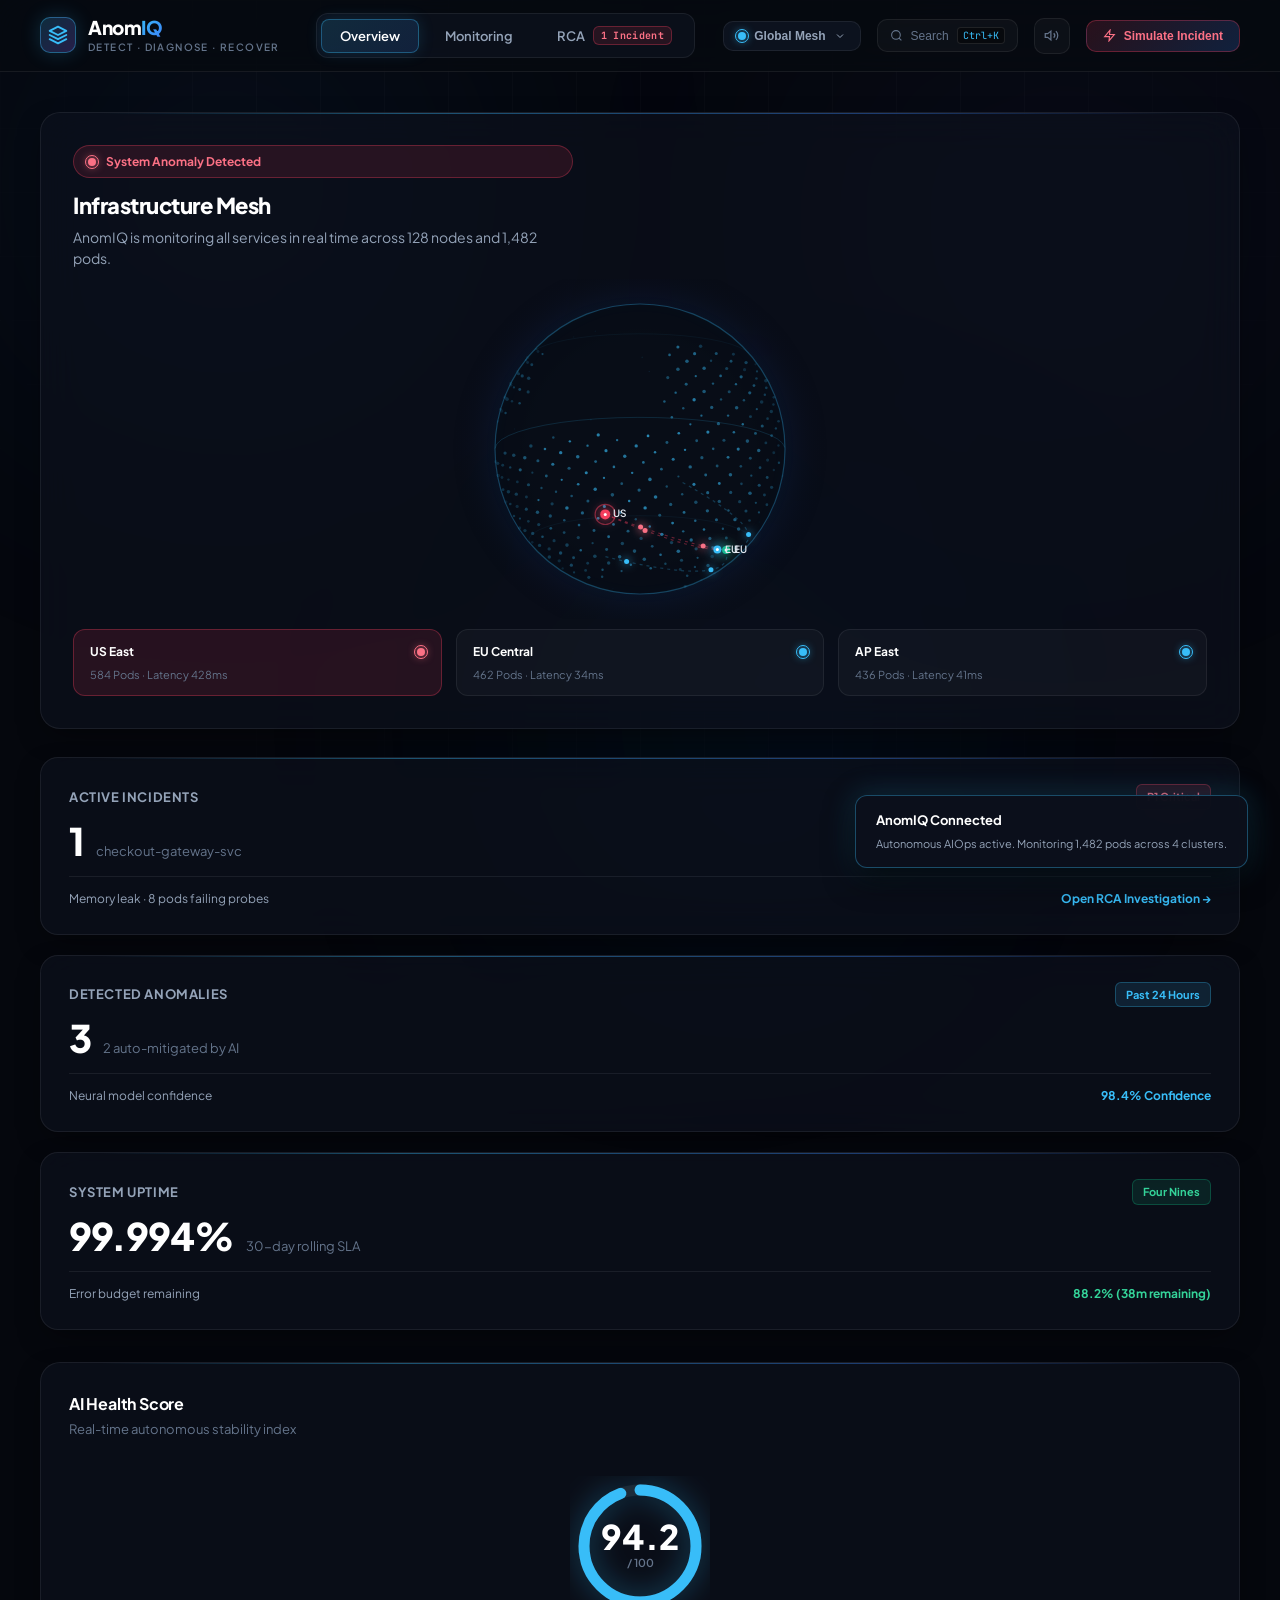
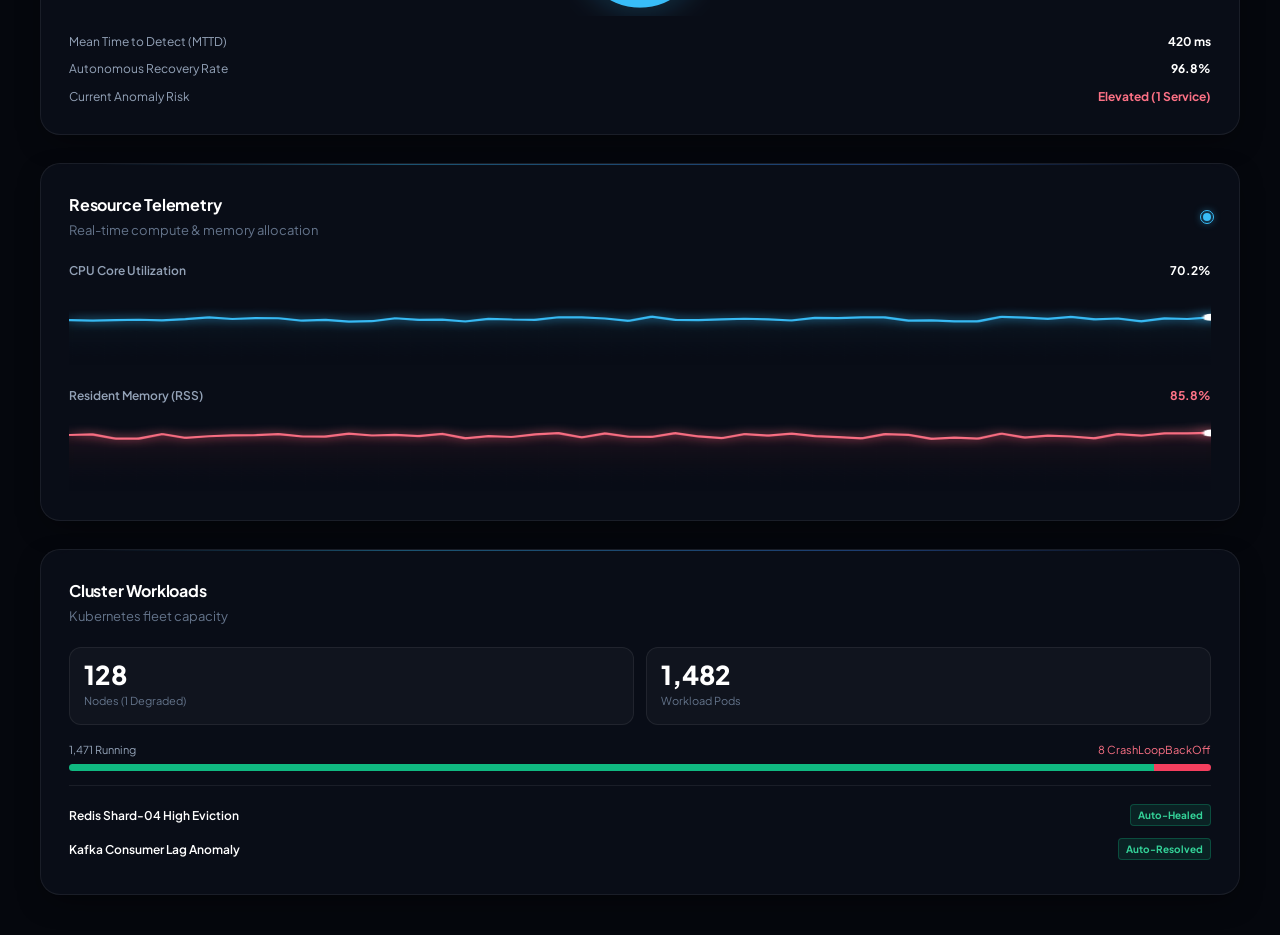
==== index.html @ 7ad5aca7 "Add files via upload" ====
<!DOCTYPE html>
<html lang="en">
<head>
  <meta charset="UTF-8">
  <meta name="viewport" content="width=device-width, initial-scale=1.0">
  <title>AnomIQ — Autonomous AIOps Intelligence</title>
  <meta name="description" content="Next-generation autonomous AIOps platform. Detect anomalies, diagnose root causes, and recover Kubernetes fleets in real time.">
  <link rel="preconnect" href="https://fonts.googleapis.com">
  <link rel="preconnect" href="https://fonts.gstatic.com" crossorigin>
  <link href="https://fonts.googleapis.com/css2?family=Plus+Jakarta+Sans:wght@300;400;500;600;700;800&family=JetBrains+Mono:wght@400;500;600;700&display=swap" rel="stylesheet">
  <link rel="stylesheet" href="styles.css">
</head>
<body>
  <!-- Ambient Luminous Background Orbs (Navy & Cyan) -->
  <div class="ambient-glow glow-top-left" aria-hidden="true"></div>
  <div class="ambient-glow glow-top-right" aria-hidden="true"></div>
  <div class="ambient-glow glow-center-navy" aria-hidden="true"></div>
  <div class="ambient-glow glow-bottom-blue" aria-hidden="true"></div>
  <div class="saas-grid-pattern" aria-hidden="true"></div>

  <!-- App Wrapper -->
  <div class="app-wrapper">

    <!-- MINIMALIST SAAS HEADER -->
    <header class="site-header">
      <div class="header-left">
        <!-- Brand Identity -->
        <div class="brand-link" id="brandBtn">
          <div class="brand-icon-box">
            <svg class="brand-svg" viewBox="0 0 24 24" fill="none" stroke="currentColor" stroke-width="2.2" stroke-linecap="round" stroke-linejoin="round">
              <path d="M12 2L2 7l10 5 10-5-10-5z"></path>
              <path d="M2 17l10 5 10-5"></path>
              <path d="M2 12l10 5 10-5"></path>
            </svg>
          </div>
          <div class="brand-text-block">
            <span class="brand-name">Anom<span class="brand-highlight">IQ</span></span>
            <span class="brand-tagline">Detect · Diagnose · Recover</span>
          </div>
        </div>

        <!-- Clean Navigation Tabs (ONLY 3 ITEMS) -->
        <nav class="main-nav" role="tablist">
          <button class="nav-item active" data-page="page-overview" role="tab" id="tabOverview">
            <span>Overview</span>
          </button>
          <button class="nav-item" data-page="page-monitoring" role="tab" id="tabMonitoring">
            <span>Monitoring</span>
          </button>
          <button class="nav-item" data-page="page-rca" role="tab" id="tabRca">
            <span>RCA</span>
            <span class="nav-badge-alert" id="rcaNavBadge">1 Incident</span>
          </button>
        </nav>
      </div>

      <!-- Header Right Controls -->
      <div class="header-right">
        <!-- Cluster Mesh Selector -->
        <div class="cluster-pill-dropdown" id="clusterPillWrapper">
          <button class="cluster-pill-btn" id="clusterBtn">
            <span class="status-beacon-dot beacon-cyan"></span>
            <span id="currentClusterLabel">Global Mesh</span>
            <svg viewBox="0 0 24 24" width="12" height="12" fill="none" stroke="currentColor" stroke-width="2"><polyline points="6 9 12 15 18 9"></polyline></svg>
          </button>
          <div class="cluster-dropdown-menu" id="clusterDropdown">
            <div class="cluster-menu-item active" data-cluster="all">
              <strong>Global Mesh (All Regions)</strong>
              <small>4 regions · 1,482 pods</small>
            </div>
            <div class="cluster-menu-item" data-cluster="us-east-1">
              <strong>us-east-k8s-prod</strong>
              <small>N. Virginia · 48 nodes · P1 Alert</small>
            </div>
            <div class="cluster-menu-item" data-cluster="eu-central-1">
              <strong>eu-west-k8s-prod</strong>
              <small>Frankfurt · 36 nodes · Healthy</small>
            </div>
            <div class="cluster-menu-item" data-cluster="ap-northeast-1">
              <strong>ap-east-k8s-edge</strong>
              <small>Tokyo · 44 nodes · Healthy</small>
            </div>
          </div>
        </div>

        <!-- Quick Search Pill (Cmd+K) -->
        <button class="search-pill-btn" id="cmdTriggerBtn" title="Search commands (Ctrl+K)">
          <svg viewBox="0 0 24 24" width="13" height="13" fill="none" stroke="currentColor" stroke-width="2"><circle cx="11" cy="11" r="8"></circle><line x1="21" y1="21" x2="16.65" y2="16.65"></line></svg>
          <span>Search</span>
          <kbd class="kbd-tag">Ctrl+K</kbd>
        </button>

        <!-- Sound FX Toggle -->
        <button class="icon-action-btn" id="audioToggleBtn" title="Toggle audio cues">
          <svg class="audio-on-icon" viewBox="0 0 24 24" width="15" height="15" fill="none" stroke="currentColor" stroke-width="2">
            <polygon points="11 5 6 9 2 9 2 15 6 15 11 19 11 5"></polygon>
            <path d="M19.07 4.93a10 10 0 0 1 0 14.14M15.54 8.46a5 5 0 0 1 0 7.07"></path>
          </svg>
          <svg class="audio-off-icon hidden" viewBox="0 0 24 24" width="15" height="15" fill="none" stroke="currentColor" stroke-width="2">
            <polygon points="11 5 6 9 2 9 2 15 6 15 11 19 11 5"></polygon>
            <line x1="23" y1="9" x2="17" y2="15"></line>
            <line x1="17" y1="9" x2="23" y2="15"></line>
          </svg>
        </button>

        <!-- Chaos Demo Toggle -->
        <button class="btn-demo-chaos" id="simIncidentBtn" title="Toggle between Anomaly & Recovered state">
          <svg viewBox="0 0 24 24" width="13" height="13" fill="none" stroke="currentColor" stroke-width="2">
            <polygon points="13 2 3 14 12 14 11 22 21 10 12 10 13 2"></polygon>
          </svg>
          <span id="chaosBtnLabel">Simulate Incident</span>
        </button>
      </div>
    </header>

    <!-- MAIN SAAS VIEWPORT -->
    <main class="main-content">

      <!-- ===================================================
           PAGE 1: OVERVIEW DASHBOARD
           Balanced Two-Column Layout (Hero Left + 3 Clean KPI Cards Right)
           =================================================== -->
      <section class="page-container active" id="page-overview">
        
        <!-- Two-Column Hero Row -->
        <div class="overview-hero-grid">
          
          <!-- LEFT: Hero Card with Animated 3D Infrastructure Globe -->
          <div class="saas-card hero-globe-card">
            <div class="card-ambient-highlight"></div>

            <div class="hero-globe-header">
              <div>
                <div class="hero-status-badge" id="heroStatusBadge">
                  <span class="status-beacon-dot beacon-rose" id="heroBeacon"></span>
                  <span id="heroStatusTitle">System Anomaly Detected</span>
                </div>
                <h1 class="hero-heading">Infrastructure Mesh</h1>
                <p class="hero-subtext">AnomIQ is monitoring all services in real time across 128 nodes and 1,482 pods.</p>
              </div>
            </div>

            <!-- 3D Holographic Globe Canvas -->
            <div class="globe-canvas-wrapper" id="globeCanvasWrapper">
              <canvas id="holoGlobeCanvas" width="800" height="340"></canvas>
              
              <!-- Clean Minimal Popover Tooltip -->
              <div class="globe-saas-tooltip" id="globeNodeTooltip">
                <div class="tooltip-top">
                  <span class="tooltip-cluster-name" id="tooltipCluster">us-east-k8s-prod</span>
                  <span class="tooltip-badge badge-crit" id="tooltipStatus">P1 Active</span>
                </div>
                <div class="tooltip-row">
                  <span>Region</span>
                  <strong id="tooltipRegion">US East (N. Virginia)</strong>
                </div>
                <div class="tooltip-row">
                  <span>Capacity</span>
                  <strong id="tooltipPods">584 Pods</strong>
                </div>
                <div class="tooltip-row">
                  <span>Latency P99</span>
                  <strong class="val-rose" id="tooltipLatency">428ms</strong>
                </div>
                <button class="tooltip-action-btn" id="tooltipInvestigateBtn">Investigate Root Cause →</button>
              </div>
            </div>

            <!-- Region Status Quick Cards -->
            <div class="hero-globe-footer">
              <div class="region-status-card alert" id="cardUsEast">
                <div class="region-head">
                  <span class="region-name">US East</span>
                  <span class="status-beacon-dot beacon-rose"></span>
                </div>
                <div class="region-metric">584 Pods · Latency 428ms</div>
              </div>

              <div class="region-status-card" id="cardEuCentral">
                <div class="region-head">
                  <span class="region-name">EU Central</span>
                  <span class="status-beacon-dot beacon-cyan"></span>
                </div>
                <div class="region-metric">462 Pods · Latency 34ms</div>
              </div>

              <div class="region-status-card" id="cardApEast">
                <div class="region-head">
                  <span class="region-name">AP East</span>
                  <span class="status-beacon-dot beacon-cyan"></span>
                </div>
                <div class="region-metric">436 Pods · Latency 41ms</div>
              </div>
            </div>
          </div>

          <!-- RIGHT: ONLY 3 CLEAN KPI CARDS -->
          <div class="hero-kpi-column">
            
            <!-- KPI 1: Active Incidents -->
            <div class="saas-card kpi-clean-card">
              <div class="card-ambient-highlight"></div>
              <div class="kpi-header-row">
                <span class="kpi-label">Active Incidents</span>
                <span class="kpi-pill-badge pill-rose" id="kpiIncidentBadge">P1 Critical</span>
              </div>
              <div class="kpi-number-row">
                <span class="kpi-value-huge" id="kpiIncidentCount">1</span>
                <span class="kpi-meta-text" id="kpiIncidentMeta">checkout-gateway-svc</span>
              </div>
              <div class="kpi-footer-row">
                <span>Memory leak · 8 pods failing probes</span>
                <a class="kpi-link-arrow" id="btnGoToRca">Open RCA Investigation →</a>
              </div>
            </div>

            <!-- KPI 2: Detected Anomalies -->
            <div class="saas-card kpi-clean-card">
              <div class="card-ambient-highlight"></div>
              <div class="kpi-header-row">
                <span class="kpi-label">Detected Anomalies</span>
                <span class="kpi-pill-badge pill-cyan">Past 24 Hours</span>
              </div>
              <div class="kpi-number-row">
                <span class="kpi-value-huge">3</span>
                <span class="kpi-meta-text">2 auto-mitigated by AI</span>
              </div>
              <div class="kpi-footer-row">
                <span>Neural model confidence</span>
                <strong class="val-cyan">98.4% Confidence</strong>
              </div>
            </div>

            <!-- KPI 3: System Uptime -->
            <div class="saas-card kpi-clean-card">
              <div class="card-ambient-highlight"></div>
              <div class="kpi-header-row">
                <span class="kpi-label">System Uptime</span>
                <span class="kpi-pill-badge pill-emerald">Four Nines</span>
              </div>
              <div class="kpi-number-row">
                <span class="kpi-value-huge" id="kpiUptimeVal">99.994%</span>
                <span class="kpi-meta-text">30-day rolling SLA</span>
              </div>
              <div class="kpi-footer-row">
                <span>Error budget remaining</span>
                <strong class="val-emerald">88.2% (38m remaining)</strong>
              </div>
            </div>

          </div>
        </div>

        <!-- Below Hero Section: Cluster Health, CPU/Mem, Pods, Recent Anomalies -->
        <div class="overview-bottom-grid">
          
          <!-- AI Health Score Card (Radial Gauge) -->
          <div class="saas-card ai-score-card">
            <div class="card-ambient-highlight"></div>
            <div class="card-header-clean">
              <div class="card-title-group">
                <span class="card-title">AI Health Score</span>
                <span class="card-subtitle">Real-time autonomous stability index</span>
              </div>
            </div>

            <div class="score-display-center">
              <div class="radial-progress-wrapper">
                <svg class="radial-svg" viewBox="0 0 100 100">
                  <circle cx="50" cy="50" r="40" class="radial-bg" />
                  <circle cx="50" cy="50" r="40" class="radial-bar" id="scoreRadialBar" stroke-dasharray="251.32" stroke-dashoffset="14.5" />
                </svg>
                <div class="radial-center-text">
                  <span class="radial-score-num" id="healthScoreNumber">94.2</span>
                  <span class="radial-score-unit">/ 100</span>
                </div>
              </div>
            </div>

            <div class="score-breakdown-list">
              <div class="score-item">
                <span>Mean Time to Detect (MTTD)</span>
                <strong id="mttdText">420 ms</strong>
              </div>
              <div class="score-item">
                <span>Autonomous Recovery Rate</span>
                <strong>96.8%</strong>
              </div>
              <div class="score-item">
                <span>Current Anomaly Risk</span>
                <strong class="val-rose" id="riskText">Elevated (1 Service)</strong>
              </div>
            </div>
          </div>

          <!-- CPU & Memory Usage Streaming Waveforms -->
          <div class="saas-card telemetry-charts-card">
            <div class="card-ambient-highlight"></div>
            <div class="card-header-clean">
              <div class="card-title-group">
                <span class="card-title">Resource Telemetry</span>
                <span class="card-subtitle">Real-time compute & memory allocation</span>
              </div>
              <span class="status-beacon-dot beacon-cyan"></span>
            </div>

            <div class="chart-duo-container">
              <div class="chart-section">
                <div class="chart-label-row">
                  <span class="chart-label-name">CPU Core Utilization</span>
                  <span class="chart-label-val" id="valLiveCpu">68.4%</span>
                </div>
                <div class="canvas-waveform-wrap">
                  <canvas id="chartCpuCanvas" width="500" height="80"></canvas>
                </div>
              </div>

              <div class="chart-section">
                <div class="chart-label-row">
                  <span class="chart-label-name">Resident Memory (RSS)</span>
                  <span class="chart-label-val val-rose" id="valLiveMem">82.9%</span>
                </div>
                <div class="canvas-waveform-wrap">
                  <canvas id="chartMemCanvas" width="500" height="80"></canvas>
                </div>
              </div>
            </div>
          </div>

          <!-- Kubernetes Pods / Nodes & Recent Anomalies -->
          <div class="saas-card infrastructure-pods-card">
            <div class="card-ambient-highlight"></div>
            <div class="card-header-clean">
              <div class="card-title-group">
                <span class="card-title">Cluster Workloads</span>
                <span class="card-subtitle">Kubernetes fleet capacity</span>
              </div>
            </div>

            <div class="k8s-stat-boxes">
              <div class="stat-box">
                <div class="stat-box-num">128</div>
                <div class="stat-box-lbl">Nodes (1 Degraded)</div>
              </div>
              <div class="stat-box">
                <div class="stat-box-num">1,482</div>
                <div class="stat-box-lbl">Workload Pods</div>
              </div>
            </div>

            <div class="pod-status-track-group">
              <div class="track-legend">
                <span>1,471 Running</span>
                <span class="val-rose" id="faultingPodsLabel">8 CrashLoopBackOff</span>
              </div>
              <div class="segmented-progress-track">
                <div class="track-seg-green" id="trackHealthySeg" style="width: 95%;"></div>
                <div class="track-seg-rose" id="trackFaultySeg" style="width: 5%;"></div>
              </div>
            </div>

            <div class="recent-anomalies-mini">
              <div class="recent-item-clean">
                <span class="recent-name">Redis Shard-04 High Eviction</span>
                <span class="recent-status-tag pill-emerald">Auto-Healed</span>
              </div>
              <div class="recent-item-clean">
                <span class="recent-name">Kafka Consumer Lag Anomaly</span>
                <span class="recent-status-tag pill-emerald">Auto-Resolved</span>
              </div>
            </div>
          </div>

        </div>
      </section>


      <!-- ===================================================
           PAGE 2: MONITORING (CLUSTER DETAILS)
           Clean Visual Cards, Nodes, Pods & Container Health
           =================================================== -->
      <section class="page-container" id="page-monitoring">
        
        <div class="monitoring-header-bar">
          <div>
            <h1 class="page-heading">Cluster Fleet & Workloads</h1>
            <p class="page-description">Real-time compute pressure, service health, and pod runtime telemetry.</p>
          </div>
        </div>

        <!-- Top 4 Clean Stats -->
        <div class="monitoring-stats-row">
          <div class="saas-card mon-stat-card">
            <div class="mon-stat-head">
              <span class="mon-stat-title">Clusters</span>
              <span class="status-beacon-dot beacon-cyan"></span>
            </div>
            <div class="mon-stat-val">4</div>
            <div class="mon-stat-sub">Across 4 global cloud regions</div>
          </div>

          <div class="saas-card mon-stat-card">
            <div class="mon-stat-head">
              <span class="mon-stat-title">Active Nodes</span>
              <span class="status-beacon-dot beacon-cyan"></span>
            </div>
            <div class="mon-stat-val">128</div>
            <div class="mon-stat-sub">127 Ready · 1 Pressure</div>
          </div>

          <div class="saas-card mon-stat-card">
            <div class="mon-stat-head">
              <span class="mon-stat-title">Monitored Pods</span>
              <span class="status-beacon-dot beacon-cyan"></span>
            </div>
            <div class="mon-stat-val">1,482</div>
            <div class="mon-stat-sub">99.2% healthy containers</div>
          </div>

          <div class="saas-card mon-stat-card">
            <div class="mon-stat-head">
              <span class="mon-stat-title">Containers</span>
              <span class="status-beacon-dot beacon-cyan"></span>
            </div>
            <div class="mon-stat-val">4,120</div>
            <div class="mon-stat-sub">containerd 1.7 runtime</div>
          </div>
        </div>

        <!-- 16-Node Hardware Heatmap & Live Stream -->
        <div class="mon-middle-grid">
          <div class="saas-card">
            <div class="card-ambient-highlight"></div>
            <div class="card-header-clean">
              <div class="card-title-group">
                <span class="card-title">Compute Node Pressure Matrix</span>
                <span class="card-subtitle">16 core nodes in selected cluster</span>
              </div>
            </div>

            <div class="node-matrix-container" id="nodeMatrixGrid">
              <!-- Rendered via JS -->
            </div>

            <div class="node-inspector-bar" id="nodeSelectedInfo">
              <span>Node: <strong>node-us-east-worker-08</strong></span>
              <span>Load: CPU 84% · MEM 91%</span>
              <span class="val-rose">Status: MemoryPressure</span>
            </div>
          </div>

          <div class="saas-card">
            <div class="card-ambient-highlight"></div>
            <div class="card-header-clean">
              <div class="card-title-group">
                <span class="card-title">Live Ingress Throughput</span>
                <span class="card-subtitle">Actual requests vs predictive neural corridor</span>
              </div>
              <strong class="val-cyan" id="clusterRpsVal">142,400 req/s</strong>
            </div>

            <div class="canvas-waveform-wrap" style="height: 180px;">
              <canvas id="clusterStreamCanvas" width="600" height="180"></canvas>
            </div>
          </div>
        </div>

        <!-- Service Health Status Row -->
        <div class="service-health-grid">
          <div class="svc-card">
            <div class="svc-card-head">
              <span class="svc-name">API Gateway</span>
              <span class="status-beacon-dot beacon-cyan"></span>
            </div>
            <span class="svc-latency">12ms · 48k rps</span>
          </div>

          <div class="svc-card">
            <div class="svc-card-head">
              <span class="svc-name">Auth Service</span>
              <span class="status-beacon-dot beacon-cyan"></span>
            </div>
            <span class="svc-latency">6ms · 42k rps</span>
          </div>

          <div class="svc-card" id="svcCardCheckout">
            <div class="svc-card-head">
              <span class="svc-name">Checkout Svc</span>
              <span class="status-beacon-dot beacon-rose" id="svcBeaconCheckout"></span>
            </div>
            <span class="svc-latency val-rose" id="svcLatencyCheckout">4,280ms · High Latency</span>
          </div>

          <div class="svc-card">
            <div class="svc-card-head">
              <span class="svc-name">Kafka Stream</span>
              <span class="status-beacon-dot beacon-cyan"></span>
            </div>
            <span class="svc-latency">18ms · Nominal</span>
          </div>

          <div class="svc-card">
            <div class="svc-card-head">
              <span class="svc-name">Redis Cache</span>
              <span class="status-beacon-dot beacon-cyan"></span>
            </div>
            <span class="svc-latency">2ms · 99.8% hit</span>
          </div>

          <div class="svc-card">
            <div class="svc-card-head">
              <span class="svc-name">Postgres DB</span>
              <span class="status-beacon-dot beacon-cyan"></span>
            </div>
            <span class="svc-latency">4ms · 12 conns</span>
          </div>
        </div>

        <!-- Clean Pod Fleet Workloads Table -->
        <div class="saas-card pod-table-card">
          <div class="card-ambient-highlight"></div>
          
          <div class="table-toolbar-clean">
            <div class="search-box-clean">
              <svg viewBox="0 0 24 24" width="14" height="14" fill="none" stroke="currentColor" stroke-width="2"><circle cx="11" cy="11" r="8"></circle><line x1="21" y1="21" x2="16.65" y2="16.65"></line></svg>
              <input type="text" id="podSearchInput" placeholder="Filter pods by name, namespace, status...">
            </div>

            <div class="filter-button-group">
              <button class="filter-btn-pill active" data-filter="all">All (14)</button>
              <button class="filter-btn-pill" data-filter="running">Running (10)</button>
              <button class="filter-btn-pill" data-filter="crashloop">CrashLoop (3)</button>
              <button class="filter-btn-pill" data-filter="pending">Pending (1)</button>
            </div>
          </div>

          <table class="saas-table">
            <thead>
              <tr>
                <th>Pod Name</th>
                <th>Namespace</th>
                <th>Node</th>
                <th>Status</th>
                <th>Restarts</th>
                <th>CPU</th>
                <th>Memory</th>
                <th>Age</th>
                <th>Actions</th>
              </tr>
            </thead>
            <tbody id="podsTableBody">
              <!-- Rendered via JS -->
            </tbody>
          </table>
        </div>

      </section>


      <!-- ===================================================
           PAGE 3: ROOT CAUSE ANALYSIS (RCA)
           Visually connected AI Intelligence Pipeline:
           Anomaly → Evidence → Root Cause → Recommended Action
           =================================================== -->
      <section class="page-container" id="page-rca">
        
        <!-- Incident Master Header -->
        <div class="saas-card rca-hero-banner">
          <div class="card-ambient-highlight"></div>
          
          <div class="rca-top-row">
            <div class="rca-title-area">
              <div class="rca-badge-strip">
                <span class="badge-p1-hero" id="rcaStatusPill">P1 Critical · INC-8921</span>
                <span class="kpi-pill-badge pill-cyan">checkout-gateway-svc</span>
                <span class="kpi-meta-text" id="rcaElapsedTimer">Detected 5m 12s ago</span>
              </div>
              <h2 class="rca-title-main">Payment Gateway Kernel Latency Spike & Pod OOMCascades</h2>
              <p class="rca-desc-main">
                AI Autonomous Reasoning Engine has identified high-confidence root cause in <code class="code-hl">checkout-gateway:v2.14.0</code>. 98.7% neural correlation consensus.
              </p>
            </div>

            <button class="btn-remediate-cta" id="btnExecuteRemediation">
              <svg viewBox="0 0 24 24" width="16" height="16" fill="none" stroke="currentColor" stroke-width="2"><polygon points="5 3 19 12 5 21 5 3"></polygon></svg>
              <span>Execute Autonomous Recovery</span>
            </button>
          </div>
        </div>

        <!-- VISUAL AI INTELLIGENCE PIPELINE (Connected Step Flow) -->
        <div class="ai-pipeline-track">
          <!-- Step 1: Anomaly -->
          <div class="pipeline-step-card">
            <div class="card-ambient-highlight"></div>
            <div class="pipeline-step-header">
              <span class="step-num-pill">Step 01</span>
              <span class="status-beacon-dot beacon-rose"></span>
            </div>
            <div class="step-stage-name">Detected Anomaly</div>
            <p class="step-stage-desc">
              P99 latency spiked from 18ms to 4,280ms. 8 replica pods entered CrashLoopBackOff due to cgroup memory exhaustion.
            </p>
            <div class="step-arrow-connector">→</div>
          </div>

          <!-- Step 2: Evidence -->
          <div class="pipeline-step-card">
            <div class="card-ambient-highlight"></div>
            <div class="pipeline-step-header">
              <span class="step-num-pill">Step 02</span>
              <span class="status-beacon-dot beacon-cyan"></span>
            </div>
            <div class="step-stage-name">Correlated Evidence</div>
            <p class="step-stage-desc">
              Resident Memory slope jumped to +4.2MB/s. eBPF intercepted 14 kernel OOM kills. Log patterns confirm Direct buffer leaks.
            </p>
            <div class="step-arrow-connector">→</div>
          </div>

          <!-- Step 3: Root Cause -->
          <div class="pipeline-step-card active-focus">
            <div class="card-ambient-highlight"></div>
            <div class="pipeline-step-header">
              <span class="step-num-pill">Step 03</span>
              <span class="status-beacon-dot beacon-rose"></span>
            </div>
            <div class="step-stage-name">Probable Root Cause</div>
            <p class="step-stage-desc">
              Commit <code class="code-hl">9f4a12c</code> in release v2.14.0 omitted Netty channel buffer release, triggering GC Stop-the-World pauses (>3.4s).
            </p>
            <div class="step-arrow-connector">→</div>
          </div>

          <!-- Step 4: Recommended Action -->
          <div class="pipeline-step-card">
            <div class="card-ambient-highlight"></div>
            <div class="pipeline-step-header">
              <span class="step-num-pill">Step 04</span>
              <span class="status-beacon-dot beacon-cyan"></span>
            </div>
            <div class="step-stage-name">AI Recommendation</div>
            <p class="step-stage-desc">
              Rollback Helm release to canary v2.13.9. Envoy reroutes traffic with zero downtime. Estimated recovery: 35 seconds.
            </p>
          </div>
        </div>

        <!-- RCA Details Split: Dependency Graph & Correlated Logs -->
        <div class="rca-details-split">
          
          <!-- Microservice Call Graph -->
          <div class="saas-card dependency-graph-card">
            <div class="card-ambient-highlight"></div>
            <div class="card-header-clean">
              <div class="card-title-group">
                <span class="card-title">Service Dependency Graph & Blast Radius</span>
                <span class="card-subtitle">Backpressure cascading path from faulty worker</span>
              </div>
            </div>

            <div class="dependency-canvas-wrap">
              <canvas id="topoGraphCanvas" width="700" height="260"></canvas>
            </div>
          </div>

          <!-- Correlated Logs -->
          <div class="saas-card correlated-logs-card">
            <div class="card-ambient-highlight"></div>
            <div class="card-header-clean">
              <div class="card-title-group">
                <span class="card-title">Correlated Log Culprits</span>
                <span class="card-subtitle">Filtered to checkout-gateway-svc</span>
              </div>
              <span class="kpi-pill-badge pill-cyan">4 Culprit Matches</span>
            </div>

            <div class="clean-log-terminal" id="logTerminalStream">
              <!-- Logs populated via JS -->
            </div>
          </div>

        </div>

      </section>

    </main>

  </div> <!-- /app-wrapper -->


  <!-- ===================================================
       COMMAND PALETTE MODAL (Ctrl + K)
       =================================================== -->
  <div class="saas-modal-backdrop" id="cmdModal" aria-hidden="true">
    <div class="cmd-box-clean">
      <div class="cmd-input-bar">
        <svg viewBox="0 0 24 24" width="18" height="18" fill="none" stroke="currentColor" stroke-width="2"><circle cx="11" cy="11" r="8"></circle><line x1="21" y1="21" x2="16.65" y2="16.65"></line></svg>
        <input type="text" id="cmdSearchInput" placeholder="Search pages, clusters, or actions..." autocomplete="off">
        <kbd class="kbd-tag">ESC</kbd>
      </div>
      <div class="cmd-list-items">
        <div class="cmd-single-item" data-action="nav-overview">
          <div>
            <div class="cmd-item-title">Overview Dashboard</div>
            <div class="cmd-item-desc">System health, 3D Globe, and core KPIs</div>
          </div>
        </div>
        <div class="cmd-single-item" data-action="nav-monitoring">
          <div>
            <div class="cmd-item-title">Monitoring & Cluster Fleet</div>
            <div class="cmd-item-desc">Compute pressure matrix, Pods, and runtime telemetry</div>
          </div>
        </div>
        <div class="cmd-single-item" data-action="nav-rca">
          <div>
            <div class="cmd-item-title">Root Cause Analysis (RCA)</div>
            <div class="cmd-item-desc">Investigate INC-8921 memory leak and canary rollback</div>
          </div>
        </div>
        <div class="cmd-single-item" data-action="execute-remediation">
          <div>
            <div class="cmd-item-title">Execute Autonomous Recovery</div>
            <div class="cmd-item-desc">Run automated Helm canary rollback to v2.13.9</div>
          </div>
        </div>
        <div class="cmd-single-item" data-action="trigger-chaos">
          <div>
            <div class="cmd-item-title">Toggle Chaos Demo Mode</div>
            <div class="cmd-item-desc">Simulate incident injection or restore nominal state</div>
          </div>
        </div>
      </div>
    </div>
  </div>


  <!-- ===================================================
       AUTONOMOUS REMEDIATION MODAL / TERMINAL EXECUTION
       =================================================== -->
  <div class="saas-modal-backdrop" id="remediationModal" aria-hidden="true">
    <div class="saas-modal-box">
      <div class="modal-header-clean">
        <div>
          <h3>Autonomous Recovery Dispatch</h3>
          <span class="kpi-meta-text">Target: checkout-gateway-svc · Playbook: canary-rollback-v1</span>
        </div>
        <button class="modal-close-icon" id="closeRemModal">✕</button>
      </div>

      <div class="modal-body-clean">
        <div class="modal-terminal-output" id="remTerminalOutput">
          <div class="term-line-dim">anomiq-recovery-agent initialized. Awaiting dispatch confirmation...</div>
        </div>
      </div>

      <div class="modal-footer-clean">
        <span class="kpi-meta-text">⚡ 0 Downtime Expected · Dynamic traffic shifting via Envoy</span>
        <button class="btn-remediate-cta" id="btnStartExecution">
          <span>Start Playbook Execution</span>
        </button>
      </div>
    </div>
  </div>


  <!-- ===================================================
       POD DETAILS INSPECTOR MODAL
       =================================================== -->
  <div class="saas-modal-backdrop" id="podDetailsModal" aria-hidden="true">
    <div class="saas-modal-box">
      <div class="modal-header-clean">
        <div>
          <h3 id="modalPodTitle">checkout-gateway-svc-78f94-xk8p</h3>
          <span class="kpi-meta-text" id="modalPodMeta">Namespace: payments · Node: node-us-east-worker-08</span>
        </div>
        <button class="modal-close-icon" id="closePodModal">✕</button>
      </div>

      <div class="modal-body-clean">
        <div style="display: grid; grid-template-columns: repeat(4, 1fr); gap: 12px; margin-bottom: 20px;">
          <div class="stat-box">
            <div class="stat-box-lbl">STATUS</div>
            <div class="stat-box-num val-rose" id="modalPodStatus" style="font-size: 16px;">CrashLoop</div>
          </div>
          <div class="stat-box">
            <div class="stat-box-lbl">RESTARTS</div>
            <div class="stat-box-num" id="modalPodRestarts" style="font-size: 16px;">6</div>
          </div>
          <div class="stat-box">
            <div class="stat-box-lbl">CPU ALLOCATION</div>
            <div class="stat-box-num" id="modalPodCpu" style="font-size: 16px;">92%</div>
          </div>
          <div class="stat-box">
            <div class="stat-box-lbl">MEMORY RSS</div>
            <div class="stat-box-num val-rose" id="modalPodMem" style="font-size: 16px;">99.5%</div>
          </div>
        </div>

        <div style="font-size: 12px; font-weight: 700; color: var(--text-secondary); margin-bottom: 8px;">CONTAINER LOGS</div>
        <div class="clean-log-terminal">
          <div class="clean-log-line">[io.netty.bootstrap.ServerBootstrap] Started HTTP server on :8080</div>
          <div class="clean-log-line">[c.a.p.PaymentRouter] Processing checkout batch #89104</div>
          <div class="clean-log-line error">[io.netty.buffer] High pending allocation: 3,921,800,240 bytes</div>
          <div class="clean-log-line culprit">java.lang.OutOfMemoryError: Java heap space [NettyEpollWorker-4-8]</div>
          <div class="clean-log-line error">[kubelet] Container checkout-gateway failed liveness probe, restarting...</div>
        </div>
      </div>

      <div class="modal-footer-clean">
        <button class="btn-table-action" id="modalRestartPodBtn">Restart Pod</button>
        <button class="btn-remediate-cta" id="modalJumpRcaBtn">View Full RCA Investigation →</button>
      </div>
    </div>
  </div>


  <!-- Toast Notification Container -->
  <div class="saas-toast-container" id="toastContainer"></div>

  <!-- Scripts -->
  <script src="globe.js"></script>
  <script src="app.js"></script>
</body>
</html>
---- styles.css ----
/* ==========================================================================
   AnomIQ — Modern AI SaaS Platform Design System
   "Detect. Diagnose. Recover."
   Aesthetic: Deep Black/Navy, Cyan & Blue Glows, Ample Whitespace, 
   Rounded Glassmorphic Cards, Smooth SaaS Typography.
   ========================================================================== */

:root {
  /* Deep Navy & Obsidian Canvas Palettes */
  --bg-canvas: #05070d;
  --bg-canvas-subtle: #080b13;
  --bg-surface: #0c101b;
  --bg-surface-elevated: #111726;
  --bg-card: rgba(13, 18, 30, 0.65);
  --bg-card-hover: rgba(18, 25, 42, 0.85);
  --bg-glass-input: rgba(10, 14, 24, 0.7);

  /* Primary Luminous Accents: Electric Cyan & Soft Blue */
  --accent-cyan: #06b6d4;
  --accent-cyan-bright: #38bdf8;
  --accent-cyan-glow: rgba(56, 189, 248, 0.25);
  --accent-blue: #3b82f6;
  --accent-blue-deep: #1d4ed8;
  --accent-blue-glow: rgba(59, 130, 246, 0.22);
  
  /* Secondary Accent: Subtle Violet/Purple for AI Intelligence */
  --accent-violet: #8b5cf6;
  --accent-violet-glow: rgba(139, 92, 246, 0.2);
  --accent-indigo: #6366f1;

  /* Status Colors: Modern, Refined (Not Harsh) */
  --status-emerald: #10b981;
  --status-emerald-bright: #34d399;
  --status-emerald-bg: rgba(16, 185, 129, 0.12);
  --status-emerald-border: rgba(16, 185, 129, 0.28);

  --status-amber: #f59e0b;
  --status-amber-bright: #fbbf24;
  --status-amber-bg: rgba(245, 158, 11, 0.12);
  --status-amber-border: rgba(245, 158, 11, 0.28);

  --status-rose: #f43f5e;
  --status-rose-bright: #fb7185;
  --status-rose-bg: rgba(244, 63, 94, 0.12);
  --status-rose-border: rgba(244, 63, 94, 0.32);

  /* Modern SaaS Typography & Neutrals */
  --text-primary: #f8fafc;
  --text-secondary: #94a3b8;
  --text-muted: #64748b;
  --text-dim: #475569;

  /* Sleek Borders & Glass Lighting */
  --border-subtle: rgba(255, 255, 255, 0.07);
  --border-glass: rgba(255, 255, 255, 0.1);
  --border-glow-cyan: rgba(56, 189, 248, 0.35);
  --border-glow-blue: rgba(59, 130, 246, 0.35);

  /* Box Shadows & Ambient Lighting */
  --shadow-card: 0 10px 30px -10px rgba(0, 0, 0, 0.6);
  --shadow-card-hover: 0 20px 40px -12px rgba(2, 6, 23, 0.8), 0 0 25px rgba(56, 189, 248, 0.1);
  --shadow-glow-cyan: 0 0 30px rgba(56, 189, 248, 0.25);
  --shadow-glow-blue: 0 0 30px rgba(59, 130, 246, 0.25);

  /* Typography Stacks */
  --font-sans: 'Plus Jakarta Sans', -apple-system, BlinkMacSystemFont, 'Segoe UI', Roboto, sans-serif;
  --font-display: 'Plus Jakarta Sans', var(--font-sans);
  --font-mono: 'JetBrains Mono', monospace;

  /* Transitions */
  --trans-fast: 0.16s ease;
  --trans-smooth: 0.3s cubic-bezier(0.16, 1, 0.3, 1);
  --trans-bounce: 0.45s cubic-bezier(0.34, 1.56, 0.64, 1);
}

/* Color Utility Classes */
.val-rose { color: var(--status-rose-bright) !important; }
.val-cyan { color: var(--accent-cyan-bright) !important; }
.val-emerald { color: var(--status-emerald-bright) !important; }
.val-blue { color: var(--accent-blue) !important; }

.code-hl {
  font-family: var(--font-mono);
  font-size: 12px;
  color: var(--accent-cyan-bright);
  background: rgba(56, 189, 248, 0.1);
  padding: 2px 6px;
  border-radius: 4px;
  border: 1px solid rgba(56, 189, 248, 0.2);
}

/* Base Reset */
*, *::before, *::after {
  box-sizing: border-box;
  margin: 0;
  padding: 0;
}

html, body {
  width: 100%;
  min-height: 100vh;
  background-color: var(--bg-canvas);
  color: var(--text-primary);
  font-family: var(--font-sans);
  font-size: 14px;
  line-height: 1.6;
  -webkit-font-smoothing: antialiased;
  -moz-osx-font-smoothing: grayscale;
  overflow-x: hidden;
}

/* Custom Scrollbar */
::-webkit-scrollbar {
  width: 8px;
  height: 8px;
}
::-webkit-scrollbar-track {
  background: var(--bg-canvas);
}
::-webkit-scrollbar-thumb {
  background: rgba(255, 255, 255, 0.12);
  border-radius: 4px;
}
::-webkit-scrollbar-thumb:hover {
  background: var(--accent-cyan-bright);
}

/* ==========================================================================
   Ambient Background Lighting (Soft Navy & Cyan Glows)
   ========================================================================== */
.ambient-glow {
  position: fixed;
  border-radius: 50%;
  pointer-events: none;
  filter: blur(140px);
  z-index: 0;
  opacity: 0.4;
  animation: floatAmbient 22s ease-in-out infinite alternate;
}

.glow-top-left {
  top: -140px;
  left: -100px;
  width: 650px;
  height: 650px;
  background: radial-gradient(circle, rgba(56, 189, 248, 0.22) 0%, rgba(37, 99, 235, 0.12) 50%, transparent 70%);
}

.glow-top-right {
  top: -80px;
  right: -80px;
  width: 600px;
  height: 600px;
  background: radial-gradient(circle, rgba(139, 92, 246, 0.16) 0%, rgba(59, 130, 246, 0.1) 60%, transparent 70%);
}

.glow-center-navy {
  top: 40%;
  left: 25%;
  width: 750px;
  height: 750px;
  background: radial-gradient(circle, rgba(6, 182, 212, 0.12) 0%, rgba(15, 23, 42, 0) 70%);
  animation-duration: 28s;
}

.glow-bottom-blue {
  bottom: -160px;
  right: 10%;
  width: 680px;
  height: 680px;
  background: radial-gradient(circle, rgba(37, 99, 235, 0.16) 0%, transparent 70%);
}

@keyframes floatAmbient {
  0% { transform: translate(0, 0) scale(1); }
  50% { transform: translate(40px, 25px) scale(1.06); }
  100% { transform: translate(-30px, 45px) scale(0.96); }
}

/* Subtle SaaS Background Grid */
.saas-grid-pattern {
  position: fixed;
  inset: 0;
  pointer-events: none;
  z-index: 1;
  background-image: 
    linear-gradient(to right, rgba(255, 255, 255, 0.02) 1px, transparent 1px),
    linear-gradient(to bottom, rgba(255, 255, 255, 0.02) 1px, transparent 1px);
  background-size: 64px 64px;
  mask-image: radial-gradient(ellipse at 50% 15%, black 40%, transparent 85%);
}

/* App Wrapper */
.app-wrapper {
  position: relative;
  z-index: 2;
  display: flex;
  flex-direction: column;
  min-height: 100vh;
}

/* ==========================================================================
   Header Navigation Bar (Clean, Minimalist SaaS)
   ========================================================================== */
.site-header {
  position: sticky;
  top: 0;
  z-index: 100;
  height: 72px;
  display: flex;
  align-items: center;
  justify-content: space-between;
  padding: 0 40px;
  background: rgba(7, 10, 17, 0.82);
  backdrop-filter: blur(24px);
  -webkit-backdrop-filter: blur(24px);
  border-bottom: 1px solid var(--border-subtle);
}

.header-left {
  display: flex;
  align-items: center;
  gap: 36px;
}

/* Brand Identity */
.brand-link {
  display: flex;
  align-items: center;
  gap: 12px;
  text-decoration: none;
  cursor: pointer;
}

.brand-icon-box {
  width: 36px;
  height: 36px;
  border-radius: 10px;
  background: linear-gradient(135deg, rgba(56, 189, 248, 0.2), rgba(139, 92, 246, 0.25));
  border: 1px solid rgba(56, 189, 248, 0.4);
  display: flex;
  align-items: center;
  justify-content: center;
  box-shadow: 0 0 20px rgba(56, 189, 248, 0.2);
  transition: transform var(--trans-fast);
}

.brand-link:hover .brand-icon-box {
  transform: scale(1.05);
}

.brand-svg {
  width: 20px;
  height: 20px;
  color: var(--accent-cyan-bright);
}

.brand-text-block {
  display: flex;
  flex-direction: column;
}

.brand-name {
  font-size: 19px;
  font-weight: 800;
  letter-spacing: -0.5px;
  color: #fff;
  line-height: 1.2;
}

.brand-highlight {
  background: linear-gradient(135deg, var(--accent-cyan-bright), var(--accent-blue));
  -webkit-background-clip: text;
  -webkit-text-fill-color: transparent;
}

.brand-tagline {
  font-size: 10px;
  font-weight: 600;
  letter-spacing: 1.4px;
  color: var(--text-muted);
  text-transform: uppercase;
}

/* Main Navigation Tabs: ONLY 3 ITEMS */
.main-nav {
  display: flex;
  align-items: center;
  gap: 8px;
  background: rgba(14, 19, 32, 0.7);
  padding: 4px;
  border-radius: 12px;
  border: 1px solid var(--border-subtle);
}

.nav-item {
  display: flex;
  align-items: center;
  gap: 8px;
  padding: 8px 18px;
  border-radius: 8px;
  background: transparent;
  border: none;
  color: var(--text-secondary);
  font-family: var(--font-sans);
  font-size: 13px;
  font-weight: 600;
  cursor: pointer;
  transition: all var(--trans-fast);
}

.nav-item:hover {
  color: #fff;
  background: rgba(255, 255, 255, 0.04);
}

.nav-item.active {
  background: linear-gradient(135deg, rgba(56, 189, 248, 0.16), rgba(59, 130, 246, 0.16));
  color: #fff;
  border: 1px solid rgba(56, 189, 248, 0.35);
  box-shadow: 0 0 16px rgba(56, 189, 248, 0.15);
}

.nav-badge-alert {
  font-size: 10px;
  font-family: var(--font-mono);
  font-weight: 700;
  padding: 2px 7px;
  border-radius: 6px;
  background: var(--status-rose-bg);
  color: var(--status-rose-bright);
  border: 1px solid var(--status-rose-border);
  letter-spacing: 0.3px;
}

.nav-badge-alert.resolved {
  background: var(--status-emerald-bg);
  color: var(--status-emerald-bright);
  border-color: var(--status-emerald-border);
}

/* Header Right Actions */
.header-right {
  display: flex;
  align-items: center;
  gap: 16px;
}

/* Cluster selector */
.cluster-pill-dropdown {
  position: relative;
}

.cluster-pill-btn {
  display: flex;
  align-items: center;
  gap: 8px;
  padding: 7px 14px;
  background: rgba(17, 24, 39, 0.7);
  border: 1px solid var(--border-subtle);
  border-radius: 10px;
  color: var(--text-secondary);
  font-size: 12px;
  font-weight: 600;
  cursor: pointer;
  transition: all var(--trans-fast);
}

.cluster-pill-btn:hover {
  border-color: rgba(56, 189, 248, 0.4);
  color: #fff;
}

.cluster-dropdown-menu {
  position: absolute;
  top: calc(100% + 8px);
  right: 0;
  width: 250px;
  background: rgba(12, 16, 28, 0.96);
  backdrop-filter: blur(24px);
  border: 1px solid var(--border-glass);
  border-radius: 12px;
  box-shadow: 0 16px 36px rgba(0, 0, 0, 0.7), var(--shadow-glow-cyan);
  padding: 6px;
  display: none;
  z-index: 1000;
}

.cluster-dropdown-menu.open {
  display: block;
  animation: fadeInDown 0.2s cubic-bezier(0.16, 1, 0.3, 1);
}

@keyframes fadeInDown {
  from { opacity: 0; transform: translateY(-6px); }
  to { opacity: 1; transform: translateY(0); }
}

.cluster-menu-item {
  display: flex;
  align-items: center;
  gap: 10px;
  padding: 9px 12px;
  border-radius: 8px;
  cursor: pointer;
  transition: background var(--trans-fast);
}

.cluster-menu-item:hover, .cluster-menu-item.active {
  background: rgba(56, 189, 248, 0.12);
}

.cluster-menu-item strong {
  display: block;
  font-size: 12px;
  color: #fff;
}

.cluster-menu-item small {
  font-size: 10px;
  color: var(--text-muted);
}

/* Chaos Simulator / Demo Toggle Button */
.btn-demo-chaos {
  display: flex;
  align-items: center;
  gap: 8px;
  padding: 8px 16px;
  border-radius: 10px;
  background: linear-gradient(135deg, rgba(244, 63, 94, 0.15), rgba(59, 130, 246, 0.2));
  border: 1px solid var(--status-rose-border);
  color: var(--status-rose-bright);
  font-size: 12px;
  font-weight: 700;
  cursor: pointer;
  transition: all var(--trans-fast);
}

.btn-demo-chaos:hover {
  background: linear-gradient(135deg, rgba(244, 63, 94, 0.25), rgba(59, 130, 246, 0.3));
  box-shadow: 0 0 20px rgba(244, 63, 94, 0.25);
  transform: translateY(-1px);
}

.btn-demo-chaos.nominal {
  background: var(--status-emerald-bg);
  border-color: var(--status-emerald-border);
  color: var(--status-emerald-bright);
}
.btn-demo-chaos.nominal:hover {
  box-shadow: 0 0 20px rgba(16, 185, 129, 0.25);
}

/* Quick Search / Cmd+K Pill */
.search-pill-btn {
  display: flex;
  align-items: center;
  gap: 8px;
  padding: 7px 12px;
  border-radius: 10px;
  background: rgba(255, 255, 255, 0.03);
  border: 1px solid var(--border-subtle);
  color: var(--text-muted);
  font-size: 12px;
  cursor: pointer;
  transition: all var(--trans-fast);
}

.search-pill-btn:hover {
  color: #fff;
  border-color: var(--border-glass);
}

.kbd-tag {
  font-family: var(--font-mono);
  font-size: 10px;
  background: rgba(0, 0, 0, 0.4);
  border: 1px solid rgba(255, 255, 255, 0.1);
  padding: 1px 5px;
  border-radius: 4px;
  color: var(--accent-cyan-bright);
}

/* Sound Icon Toggle */
.icon-action-btn {
  width: 36px;
  height: 36px;
  border-radius: 10px;
  display: flex;
  align-items: center;
  justify-content: center;
  background: rgba(255, 255, 255, 0.03);
  border: 1px solid var(--border-subtle);
  color: var(--text-muted);
  cursor: pointer;
  transition: all var(--trans-fast);
}

.icon-action-btn:hover, .icon-action-btn.active {
  color: var(--accent-cyan-bright);
  border-color: rgba(56, 189, 248, 0.4);
  background: rgba(56, 189, 248, 0.1);
}

.hidden {
  display: none !important;
}

/* ==========================================================================
   Main Content Layout & Generous Whitespace
   ========================================================================== */
.main-content {
  flex: 1;
  padding: 40px;
  max-width: 1680px;
  width: 100%;
  margin: 0 auto;
}

.page-container {
  display: none;
  opacity: 0;
  transform: translateY(10px);
  transition: opacity var(--trans-smooth), transform var(--trans-smooth);
}

.page-container.active {
  display: block !important;
  opacity: 1 !important;
  transform: translateY(0) !important;
}

/* ==========================================================================
   Clean Premium SaaS Glassmorphism Card System
   ========================================================================== */
.saas-card {
  background: var(--bg-card);
  backdrop-filter: blur(20px);
  -webkit-backdrop-filter: blur(20px);
  border: 1px solid var(--border-subtle);
  border-radius: 20px;
  padding: 28px;
  box-shadow: var(--shadow-card);
  transition: transform var(--trans-smooth), border-color var(--trans-smooth), box-shadow var(--trans-smooth);
  position: relative;
  overflow: hidden;
}

.saas-card:hover {
  background: var(--bg-card-hover);
  border-color: rgba(56, 189, 248, 0.25);
  box-shadow: var(--shadow-card-hover);
  transform: translateY(-2px);
}

.card-ambient-highlight {
  position: absolute;
  top: 0;
  left: 0;
  right: 0;
  height: 1px;
  background: linear-gradient(90deg, transparent 5%, rgba(56, 189, 248, 0.4) 30%, rgba(59, 130, 246, 0.4) 70%, transparent 95%);
  pointer-events: none;
}

/* Common Card Typography */
.card-header-clean {
  display: flex;
  align-items: center;
  justify-content: space-between;
  margin-bottom: 20px;
}

.card-title-group {
  display: flex;
  flex-direction: column;
}

.card-title {
  font-size: 16px;
  font-weight: 700;
  color: #fff;
  letter-spacing: -0.2px;
}

.card-subtitle {
  font-size: 13px;
  color: var(--text-muted);
  margin-top: 3px;
}

/* Status dots */
.status-beacon-dot {
  width: 8px;
  height: 8px;
  border-radius: 50%;
  position: relative;
  display: inline-block;
}

.beacon-cyan {
  background: var(--accent-cyan-bright);
  box-shadow: 0 0 10px var(--accent-cyan-bright);
}
.beacon-cyan::after {
  content: '';
  position: absolute;
  inset: -3px;
  border-radius: 50%;
  border: 1px solid var(--accent-cyan-bright);
  animation: beaconPulse 2.2s infinite;
}

.beacon-rose {
  background: var(--status-rose-bright);
  box-shadow: 0 0 10px var(--status-rose-bright);
}
.beacon-rose::after {
  content: '';
  position: absolute;
  inset: -3px;
  border-radius: 50%;
  border: 1px solid var(--status-rose-bright);
  animation: beaconPulse 1.8s infinite;
}

.beacon-emerald {
  background: var(--status-emerald-bright);
  box-shadow: 0 0 10px var(--status-emerald-bright);
}

@keyframes beaconPulse {
  0% { transform: scale(0.6); opacity: 0.9; }
  100% { transform: scale(2.2); opacity: 0; }
}

/* ==========================================================================
   PAGE 1: OVERVIEW DASHBOARD
   Balanced Two-Column Hero Layout
   ========================================================================== */
.overview-hero-grid {
  display: grid;
  grid-template-columns: 1.35fr 1fr;
  gap: 28px;
  margin-bottom: 32px;
}

/* Left Hero Card: 3D Infrastructure Globe */
.hero-globe-card {
  display: flex;
  flex-direction: column;
  padding: 32px;
  min-height: 540px;
  justify-content: space-between;
}

.hero-globe-header {
  display: flex;
  justify-content: space-between;
  align-items: flex-start;
  z-index: 5;
}

.hero-status-badge {
  display: flex;
  align-items: center;
  gap: 10px;
  padding: 6px 14px;
  border-radius: 20px;
  background: var(--status-rose-bg);
  border: 1px solid var(--status-rose-border);
  font-size: 12px;
  font-weight: 700;
  color: var(--status-rose-bright);
  transition: all var(--trans-smooth);
}

.hero-status-badge.nominal {
  background: var(--status-emerald-bg);
  border-color: var(--status-emerald-border);
  color: var(--status-emerald-bright);
}

.hero-heading {
  font-size: 22px;
  font-weight: 800;
  color: #fff;
  letter-spacing: -0.5px;
  margin-top: 10px;
}

.hero-subtext {
  font-size: 14px;
  color: var(--text-secondary);
  max-width: 500px;
  margin-top: 4px;
  line-height: 1.5;
}

/* Globe Viewport */
.globe-canvas-wrapper {
  position: relative;
  width: 100%;
  height: 340px;
  margin: 10px 0;
  display: flex;
  align-items: center;
  justify-content: center;
  cursor: grab;
}
.globe-canvas-wrapper:active {
  cursor: grabbing;
}

#holoGlobeCanvas {
  width: 100%;
  height: 100%;
  display: block;
}

/* Globe Node Tooltip (Clean Minimal Popover) */
.globe-saas-tooltip {
  position: absolute;
  width: 250px;
  background: rgba(12, 17, 28, 0.96);
  backdrop-filter: blur(20px);
  border: 1px solid var(--border-glow-cyan);
  border-radius: 14px;
  padding: 16px;
  box-shadow: 0 16px 36px rgba(0, 0, 0, 0.8), var(--shadow-glow-cyan);
  pointer-events: auto;
  opacity: 0;
  transform: scale(0.95);
  transition: opacity 0.2s, transform 0.2s;
  z-index: 50;
  display: none;
}

.globe-saas-tooltip.visible {
  display: block;
  opacity: 1;
  transform: scale(1);
}

.tooltip-top {
  display: flex;
  align-items: center;
  justify-content: space-between;
  margin-bottom: 10px;
  padding-bottom: 8px;
  border-bottom: 1px solid var(--border-subtle);
}

.tooltip-cluster-name {
  font-size: 13px;
  font-weight: 700;
  color: #fff;
}

.tooltip-badge {
  font-size: 10px;
  font-weight: 700;
  padding: 2px 6px;
  border-radius: 4px;
}
.badge-crit { background: var(--status-rose-bg); color: var(--status-rose-bright); }
.badge-ok { background: var(--status-emerald-bg); color: var(--status-emerald-bright); }

.tooltip-row {
  display: flex;
  justify-content: space-between;
  font-size: 12px;
  margin-bottom: 4px;
  color: var(--text-secondary);
}

.tooltip-action-btn {
  margin-top: 10px;
  width: 100%;
  padding: 8px;
  border-radius: 8px;
  background: linear-gradient(135deg, var(--accent-cyan-bright), var(--accent-blue));
  border: none;
  color: #fff;
  font-size: 12px;
  font-weight: 700;
  cursor: pointer;
  transition: all var(--trans-fast);
}
.tooltip-action-btn:hover {
  box-shadow: 0 0 16px rgba(56, 189, 248, 0.4);
}

/* Globe Bottom Region Pills */
.hero-globe-footer {
  display: grid;
  grid-template-columns: repeat(3, 1fr);
  gap: 14px;
  z-index: 5;
}

.region-status-card {
  background: rgba(255, 255, 255, 0.03);
  border: 1px solid var(--border-subtle);
  border-radius: 12px;
  padding: 12px 16px;
  cursor: pointer;
  transition: all var(--trans-fast);
}

.region-status-card:hover {
  background: rgba(56, 189, 248, 0.08);
  border-color: rgba(56, 189, 248, 0.3);
}

.region-status-card.alert {
  background: var(--status-rose-bg);
  border-color: var(--status-rose-border);
}

.region-head {
  display: flex;
  align-items: center;
  justify-content: space-between;
  margin-bottom: 4px;
}

.region-name {
  font-size: 12px;
  font-weight: 700;
  color: #fff;
}

.region-metric {
  font-size: 11px;
  color: var(--text-muted);
}

/* Right Column: ONLY 3 CLEAN KPI CARDS */
.hero-kpi-column {
  display: flex;
  flex-direction: column;
  gap: 20px;
}

.kpi-clean-card {
  display: flex;
  flex-direction: column;
  justify-content: space-between;
  padding: 26px 28px;
  border-radius: 18px;
  min-height: 160px;
}

.kpi-header-row {
  display: flex;
  align-items: center;
  justify-content: space-between;
}

.kpi-label {
  font-size: 13px;
  font-weight: 700;
  color: var(--text-secondary);
  text-transform: uppercase;
  letter-spacing: 0.6px;
}

.kpi-pill-badge {
  font-size: 11px;
  font-weight: 700;
  padding: 3px 10px;
  border-radius: 6px;
}

.pill-rose {
  background: var(--status-rose-bg);
  color: var(--status-rose-bright);
  border: 1px solid var(--status-rose-border);
}

.pill-cyan {
  background: rgba(56, 189, 248, 0.12);
  color: var(--accent-cyan-bright);
  border: 1px solid rgba(56, 189, 248, 0.28);
}

.pill-emerald {
  background: var(--status-emerald-bg);
  color: var(--status-emerald-bright);
  border: 1px solid var(--status-emerald-border);
}

.kpi-number-row {
  display: flex;
  align-items: baseline;
  gap: 12px;
  margin: 12px 0 6px;
}

.kpi-value-huge {
  font-size: 38px;
  font-weight: 800;
  color: #fff;
  letter-spacing: -1px;
  line-height: 1;
}

.kpi-meta-text {
  font-size: 13px;
  color: var(--text-muted);
}

.kpi-footer-row {
  display: flex;
  align-items: center;
  justify-content: space-between;
  font-size: 12px;
  color: var(--text-secondary);
  border-top: 1px solid var(--border-subtle);
  padding-top: 12px;
  margin-top: 8px;
}

.kpi-link-arrow {
  color: var(--accent-cyan-bright);
  font-weight: 700;
  text-decoration: none;
  cursor: pointer;
  transition: transform var(--trans-fast);
}

.kpi-link-arrow:hover {
  transform: translateX(4px);
}

/* ==========================================================================
   Below Hero Section: Secondary Cards Grid
   Cluster Health, CPU/Mem charts, Pods, Anomalies
   ========================================================================== */
.overview-bottom-grid {
  display: grid;
  grid-template-columns: 1fr 1.4fr 1.1fr;
  gap: 28px;
}

/* AI Health Score Card */
.ai-score-card {
  display: flex;
  flex-direction: column;
  justify-content: space-between;
}

.score-display-center {
  display: flex;
  align-items: center;
  justify-content: center;
  margin: 16px 0;
}

.radial-progress-wrapper {
  position: relative;
  width: 140px;
  height: 140px;
}

.radial-svg {
  width: 100%;
  height: 100%;
  transform: rotate(-90deg);
}

.radial-bg {
  fill: none;
  stroke: rgba(255, 255, 255, 0.07);
  stroke-width: 8;
}

.radial-bar {
  fill: none;
  stroke-width: 8;
  stroke-linecap: round;
  stroke: var(--accent-cyan-bright);
  filter: drop-shadow(0 0 10px rgba(56, 189, 248, 0.4));
  transition: stroke-dashoffset 1s ease, stroke 0.5s ease;
}

.radial-center-text {
  position: absolute;
  inset: 0;
  display: flex;
  flex-direction: column;
  align-items: center;
  justify-content: center;
}

.radial-score-num {
  font-size: 34px;
  font-weight: 800;
  color: #fff;
  line-height: 1;
}

.radial-score-unit {
  font-size: 11px;
  color: var(--text-muted);
  font-weight: 600;
}

.score-breakdown-list {
  display: flex;
  flex-direction: column;
  gap: 8px;
}

.score-item {
  display: flex;
  justify-content: space-between;
  font-size: 12px;
  color: var(--text-secondary);
}

.score-item strong {
  color: #fff;
}

/* CPU & Memory Waveform Deck */
.telemetry-charts-card {
  display: flex;
  flex-direction: column;
  justify-content: space-between;
}

.chart-duo-container {
  display: flex;
  flex-direction: column;
  gap: 20px;
}

.chart-section {
  display: flex;
  flex-direction: column;
}

.chart-label-row {
  display: flex;
  justify-content: space-between;
  font-size: 12px;
  margin-bottom: 6px;
}

.chart-label-name {
  color: var(--text-secondary);
  font-weight: 600;
}

.chart-label-val {
  color: #fff;
  font-weight: 700;
}

.canvas-waveform-wrap {
  width: 100%;
  height: 80px;
}

.canvas-waveform-wrap canvas {
  width: 100%;
  height: 100%;
  display: block;
}

/* Kubernetes Pods & Nodes Card */
.infrastructure-pods-card {
  display: flex;
  flex-direction: column;
  justify-content: space-between;
}

.k8s-stat-boxes {
  display: grid;
  grid-template-columns: 1fr 1fr;
  gap: 12px;
  margin-bottom: 16px;
}

.stat-box {
  background: rgba(255, 255, 255, 0.03);
  border: 1px solid var(--border-subtle);
  border-radius: 12px;
  padding: 14px;
}

.stat-box-num {
  font-size: 26px;
  font-weight: 800;
  color: #fff;
  line-height: 1;
}

.stat-box-lbl {
  font-size: 11px;
  color: var(--text-muted);
  margin-top: 4px;
}

.pod-status-track-group {
  display: flex;
  flex-direction: column;
  gap: 6px;
}

.track-legend {
  display: flex;
  justify-content: space-between;
  font-size: 11px;
  color: var(--text-secondary);
}

.segmented-progress-track {
  height: 7px;
  border-radius: 4px;
  background: rgba(255, 255, 255, 0.06);
  display: flex;
  overflow: hidden;
}

.track-seg-green { background: var(--status-emerald); }
.track-seg-rose { background: var(--status-rose); }
.track-seg-blue { background: var(--accent-blue); }

.recent-anomalies-mini {
  margin-top: 14px;
  padding-top: 12px;
  border-top: 1px solid var(--border-subtle);
}

.recent-item-clean {
  display: flex;
  align-items: center;
  justify-content: space-between;
  font-size: 12px;
  padding: 6px 0;
}

.recent-name {
  color: #fff;
  font-weight: 600;
}

.recent-status-tag {
  font-size: 10px;
  font-weight: 700;
  padding: 2px 7px;
  border-radius: 4px;
}

/* ==========================================================================
   PAGE 2: MONITORING (CLUSTER DETAILS)
   Clean Visual SaaS Layout
   ========================================================================== */
.monitoring-header-bar {
  display: flex;
  justify-content: space-between;
  align-items: center;
  margin-bottom: 28px;
}

.page-heading {
  font-size: 24px;
  font-weight: 800;
  color: #fff;
  letter-spacing: -0.5px;
}

.page-description {
  font-size: 14px;
  color: var(--text-secondary);
  margin-top: 2px;
}

.monitoring-stats-row {
  display: grid;
  grid-template-columns: repeat(4, 1fr);
  gap: 20px;
  margin-bottom: 28px;
}

.mon-stat-card {
  padding: 20px 24px;
  border-radius: 16px;
}

.mon-stat-head {
  display: flex;
  justify-content: space-between;
  align-items: center;
  margin-bottom: 8px;
}

.mon-stat-title {
  font-size: 12px;
  font-weight: 700;
  color: var(--text-muted);
  text-transform: uppercase;
}

.mon-stat-val {
  font-size: 28px;
  font-weight: 800;
  color: #fff;
}

.mon-stat-sub {
  font-size: 12px;
  color: var(--text-secondary);
  margin-top: 2px;
}

/* 16-Node Visual Matrix & Cluster Stream */
.mon-middle-grid {
  display: grid;
  grid-template-columns: 1fr 1fr;
  gap: 28px;
  margin-bottom: 28px;
}

.node-matrix-container {
  display: grid;
  grid-template-columns: repeat(8, 1fr);
  gap: 10px;
  margin: 16px 0;
}

.node-chip-box {
  aspect-ratio: 1.15;
  border-radius: 8px;
  display: flex;
  flex-direction: column;
  align-items: center;
  justify-content: center;
  background: rgba(255, 255, 255, 0.04);
  border: 1px solid var(--border-subtle);
  cursor: pointer;
  transition: all var(--trans-fast);
}

.node-chip-box:hover, .node-chip-box.active {
  transform: translateY(-2px);
  border-color: var(--accent-cyan-bright);
  box-shadow: 0 0 16px rgba(56, 189, 248, 0.25);
}

.node-chip-name {
  font-size: 10px;
  font-weight: 700;
  color: #fff;
}

.node-chip-load {
  font-size: 9px;
  color: var(--text-muted);
  font-weight: 600;
}

.node-inspector-bar {
  display: flex;
  justify-content: space-between;
  font-size: 12px;
  background: rgba(0, 0, 0, 0.3);
  padding: 10px 16px;
  border-radius: 8px;
  border: 1px solid var(--border-subtle);
  color: var(--text-secondary);
}

.node-inspector-bar strong {
  color: #fff;
}

/* Service Health Status Grid */
.service-health-grid {
  display: grid;
  grid-template-columns: repeat(6, 1fr);
  gap: 14px;
  margin-bottom: 28px;
}

.svc-card {
  padding: 14px 16px;
  border-radius: 12px;
  background: var(--bg-card);
  border: 1px solid var(--border-subtle);
  display: flex;
  flex-direction: column;
  gap: 6px;
}

.svc-card-head {
  display: flex;
  align-items: center;
  justify-content: space-between;
}

.svc-name {
  font-size: 12px;
  font-weight: 700;
  color: #fff;
}

.svc-latency {
  font-size: 11px;
  color: var(--text-muted);
}

/* Clean Pod Fleet Table */
.pod-table-card {
  margin-bottom: 28px;
}

.table-toolbar-clean {
  display: flex;
  justify-content: space-between;
  align-items: center;
  margin-bottom: 20px;
}

.search-box-clean {
  display: flex;
  align-items: center;
  gap: 10px;
  background: var(--bg-glass-input);
  border: 1px solid var(--border-subtle);
  border-radius: 10px;
  padding: 8px 16px;
  width: 320px;
}

.search-box-clean input {
  background: transparent;
  border: none;
  outline: none;
  color: #fff;
  font-size: 13px;
  width: 100%;
}

.filter-button-group {
  display: flex;
  gap: 6px;
}

.filter-btn-pill {
  padding: 6px 14px;
  border-radius: 8px;
  background: rgba(255, 255, 255, 0.04);
  border: 1px solid var(--border-subtle);
  color: var(--text-secondary);
  font-size: 12px;
  font-weight: 600;
  cursor: pointer;
  transition: all var(--trans-fast);
}

.filter-btn-pill.active {
  background: rgba(56, 189, 248, 0.15);
  border-color: rgba(56, 189, 248, 0.35);
  color: #fff;
}

.saas-table {
  width: 100%;
  border-collapse: collapse;
  font-size: 13px;
}

.saas-table th {
  text-align: left;
  font-size: 11px;
  font-weight: 700;
  color: var(--text-muted);
  text-transform: uppercase;
  padding: 12px 16px;
  border-bottom: 1px solid var(--border-subtle);
}

.saas-table td {
  padding: 14px 16px;
  border-bottom: 1px solid rgba(255, 255, 255, 0.03);
  color: var(--text-secondary);
}

.saas-table tr:hover td {
  background: rgba(255, 255, 255, 0.02);
  color: #fff;
}

.pod-name-bold {
  color: #fff;
  font-weight: 700;
  display: flex;
  align-items: center;
  gap: 8px;
}

.mini-bar-track {
  width: 80px;
  height: 4px;
  border-radius: 2px;
  background: rgba(255, 255, 255, 0.08);
  margin-top: 4px;
  overflow: hidden;
}

.mini-bar-fill {
  height: 100%;
  border-radius: 2px;
}

.btn-table-action {
  background: rgba(255, 255, 255, 0.05);
  border: 1px solid var(--border-subtle);
  padding: 4px 10px;
  border-radius: 6px;
  color: var(--text-secondary);
  font-size: 11px;
  font-weight: 600;
  cursor: pointer;
  transition: all var(--trans-fast);
}

.btn-table-action:hover {
  background: var(--accent-cyan-bright);
  color: #fff;
  border-color: var(--accent-cyan-bright);
}

/* ==========================================================================
   PAGE 3: ROOT CAUSE ANALYSIS (RCA)
   Visually connected AI Intelligence Pipeline:
   Anomaly → Evidence → Root Cause → Recommended Action
   ========================================================================== */
.rca-hero-banner {
  margin-bottom: 28px;
  padding: 32px;
}

.rca-top-row {
  display: flex;
  justify-content: space-between;
  align-items: flex-start;
  margin-bottom: 24px;
}

.rca-title-area {
  max-width: 65%;
}

.rca-badge-strip {
  display: flex;
  align-items: center;
  gap: 10px;
  margin-bottom: 12px;
}

.badge-p1-hero {
  font-size: 11px;
  font-weight: 800;
  padding: 4px 10px;
  border-radius: 6px;
  background: var(--status-rose-bg);
  color: var(--status-rose-bright);
  border: 1px solid var(--status-rose-border);
}

.rca-title-main {
  font-size: 26px;
  font-weight: 800;
  color: #fff;
  letter-spacing: -0.6px;
  line-height: 1.25;
}

.rca-desc-main {
  font-size: 14px;
  color: var(--text-secondary);
  margin-top: 8px;
  line-height: 1.5;
}

/* Primary Remediation CTA Button */
.btn-remediate-cta {
  display: flex;
  align-items: center;
  gap: 10px;
  padding: 14px 28px;
  border-radius: 12px;
  background: linear-gradient(135deg, var(--accent-cyan-bright), var(--accent-blue));
  border: none;
  color: #fff;
  font-size: 14px;
  font-weight: 800;
  cursor: pointer;
  box-shadow: 0 10px 25px -5px rgba(56, 189, 248, 0.4);
  transition: all var(--trans-smooth);
}

.btn-remediate-cta:hover {
  transform: translateY(-2px);
  box-shadow: 0 15px 35px -5px rgba(56, 189, 248, 0.6);
}

/* AI Pipeline Step Flow (Anomaly → Evidence → Root Cause → Recovery) */
.ai-pipeline-track {
  display: grid;
  grid-template-columns: repeat(4, 1fr);
  gap: 20px;
  margin-bottom: 32px;
}

.pipeline-step-card {
  position: relative;
  background: var(--bg-card);
  backdrop-filter: blur(16px);
  border: 1px solid var(--border-subtle);
  border-radius: 16px;
  padding: 22px;
  display: flex;
  flex-direction: column;
  justify-content: space-between;
}

.pipeline-step-card.active-focus {
  border-color: rgba(56, 189, 248, 0.4);
  background: rgba(14, 22, 38, 0.75);
  box-shadow: 0 0 25px rgba(56, 189, 248, 0.12);
}

.pipeline-step-header {
  display: flex;
  align-items: center;
  justify-content: space-between;
  margin-bottom: 12px;
}

.step-num-pill {
  font-size: 10px;
  font-weight: 800;
  color: var(--accent-cyan-bright);
  background: rgba(56, 189, 248, 0.12);
  padding: 3px 8px;
  border-radius: 6px;
}

.step-stage-name {
  font-size: 14px;
  font-weight: 700;
  color: #fff;
  margin-bottom: 6px;
}

.step-stage-desc {
  font-size: 12px;
  color: var(--text-secondary);
  line-height: 1.45;
}

.step-arrow-connector {
  position: absolute;
  top: 50%;
  right: -13px;
  transform: translateY(-50%);
  width: 24px;
  height: 24px;
  border-radius: 50%;
  background: var(--bg-surface-elevated);
  border: 1px solid var(--border-subtle);
  display: flex;
  align-items: center;
  justify-content: center;
  color: var(--text-muted);
  font-size: 11px;
  z-index: 10;
}

/* RCA Content Split */
.rca-details-split {
  display: grid;
  grid-template-columns: 1.2fr 0.8fr;
  gap: 28px;
}

/* Microservice Dependency Graph */
.dependency-graph-card {
  display: flex;
  flex-direction: column;
}

.dependency-canvas-wrap {
  width: 100%;
  height: 260px;
  background: rgba(6, 9, 15, 0.8);
  border-radius: 14px;
  border: 1px solid var(--border-subtle);
  margin-top: 12px;
  overflow: hidden;
}

.dependency-canvas-wrap canvas {
  width: 100%;
  height: 100%;
  display: block;
}

/* Correlated Logs & Traces */
.correlated-logs-card {
  display: flex;
  flex-direction: column;
}

.clean-log-terminal {
  background: #06090f;
  border-radius: 12px;
  border: 1px solid var(--border-subtle);
  padding: 16px;
  font-family: var(--font-mono);
  font-size: 11.5px;
  line-height: 1.7;
  max-height: 260px;
  overflow-y: auto;
  margin-top: 12px;
}

.clean-log-line {
  color: var(--text-secondary);
  padding: 2px 0;
}

.clean-log-line.culprit {
  color: #fff;
  background: rgba(56, 189, 248, 0.12);
  border-left: 3px solid var(--accent-cyan-bright);
  padding: 4px 8px;
  border-radius: 4px;
}

.clean-log-line.error {
  color: var(--status-rose-bright);
}

/* ==========================================================================
   Modals & Overlays (Autonomous Remediation & Command Palette)
   ========================================================================== */
.saas-modal-backdrop {
  position: fixed;
  inset: 0;
  background: rgba(4, 6, 11, 0.85);
  backdrop-filter: blur(16px);
  -webkit-backdrop-filter: blur(16px);
  z-index: 10000;
  display: none;
  align-items: center;
  justify-content: center;
  padding: 20px;
}

.saas-modal-backdrop.open {
  display: flex;
  animation: fadeIn 0.2s cubic-bezier(0.16, 1, 0.3, 1);
}

@keyframes fadeIn {
  from { opacity: 0; }
  to { opacity: 1; }
}

.saas-modal-box {
  width: 720px;
  max-width: 95vw;
  background: rgba(11, 15, 26, 0.98);
  border: 1px solid var(--border-glass);
  border-radius: 20px;
  box-shadow: 0 25px 60px rgba(0, 0, 0, 0.9), var(--shadow-glow-cyan);
  overflow: hidden;
  animation: modalScale 0.25s cubic-bezier(0.16, 1, 0.3, 1);
}

@keyframes modalScale {
  from { transform: scale(0.95); opacity: 0; }
  to { transform: scale(1); opacity: 1; }
}

.modal-header-clean {
  display: flex;
  justify-content: space-between;
  align-items: center;
  padding: 20px 28px;
  border-bottom: 1px solid var(--border-subtle);
}

.modal-header-clean h3 {
  font-size: 18px;
  font-weight: 800;
  color: #fff;
}

.modal-close-icon {
  background: transparent;
  border: none;
  color: var(--text-muted);
  font-size: 20px;
  cursor: pointer;
}
.modal-close-icon:hover {
  color: #fff;
}

.modal-body-clean {
  padding: 24px 28px;
}

.modal-terminal-output {
  background: #05070c;
  padding: 16px;
  border-radius: 12px;
  border: 1px solid var(--border-subtle);
  font-family: var(--font-mono);
  font-size: 11px;
  min-height: 220px;
  max-height: 280px;
  overflow-y: auto;
  line-height: 1.6;
}

.term-line-run { color: var(--accent-cyan-bright); }
.term-line-ok { color: var(--status-emerald-bright); font-weight: 700; }
.term-line-dim { color: var(--text-muted); }

.modal-footer-clean {
  display: flex;
  justify-content: space-between;
  align-items: center;
  padding: 18px 28px;
  background: rgba(8, 12, 20, 0.9);
  border-top: 1px solid var(--border-subtle);
}

/* Command Palette Box */
.cmd-box-clean {
  width: 580px;
  max-width: 95vw;
  background: rgba(12, 16, 28, 0.98);
  border: 1px solid var(--border-glow-cyan);
  border-radius: 18px;
  box-shadow: 0 25px 60px rgba(0, 0, 0, 0.9), var(--shadow-glow-cyan);
  overflow: hidden;
}

.cmd-input-bar {
  display: flex;
  align-items: center;
  gap: 12px;
  padding: 18px 22px;
  border-bottom: 1px solid var(--border-subtle);
  color: var(--accent-cyan-bright);
}

.cmd-input-bar input {
  flex: 1;
  background: transparent;
  border: none;
  outline: none;
  font-size: 15px;
  color: #fff;
}

.cmd-list-items {
  max-height: 340px;
  overflow-y: auto;
  padding: 10px;
}

.cmd-single-item {
  display: flex;
  align-items: center;
  gap: 12px;
  padding: 11px 14px;
  border-radius: 10px;
  cursor: pointer;
  transition: all var(--trans-fast);
}

.cmd-single-item:hover {
  background: rgba(56, 189, 248, 0.12);
}

.cmd-item-title {
  font-size: 13px;
  font-weight: 700;
  color: #fff;
}

.cmd-item-desc {
  font-size: 11px;
  color: var(--text-muted);
}

/* Toast Notification System */
.saas-toast-container {
  position: fixed;
  bottom: 32px;
  right: 32px;
  z-index: 100000;
  display: flex;
  flex-direction: column;
  gap: 10px;
}

.saas-toast {
  display: flex;
  align-items: center;
  gap: 12px;
  padding: 14px 20px;
  background: rgba(12, 16, 28, 0.95);
  backdrop-filter: blur(20px);
  border-radius: 12px;
  border: 1px solid var(--border-glow-cyan);
  box-shadow: 0 10px 30px rgba(0, 0, 0, 0.8), var(--shadow-glow-cyan);
  animation: toastIn 0.3s cubic-bezier(0.16, 1, 0.3, 1);
  min-width: 320px;
}

@keyframes toastIn {
  from { transform: translateX(100%); opacity: 0; }
  to { transform: translateX(0); opacity: 1; }
}

.saas-toast strong {
  display: block;
  font-size: 13px;
  color: #fff;
}

.saas-toast span {
  font-size: 11px;
  color: var(--text-secondary);
}

/* ==========================================================================
   Responsive Adaptations
   ========================================================================== */
@media (max-width: 1280px) {
  .overview-hero-grid {
    grid-template-columns: 1fr;
  }
  .overview-bottom-grid {
    grid-template-columns: 1fr;
  }
  .mon-middle-grid {
    grid-template-columns: 1fr;
  }
  .service-health-grid {
    grid-template-columns: repeat(3, 1fr);
  }
  .ai-pipeline-track {
    grid-template-columns: repeat(2, 1fr);
  }
  .rca-details-split {
    grid-template-columns: 1fr;
  }
}

@media (max-width: 800px) {
  .site-header {
    padding: 0 20px;
  }
  .main-content {
    padding: 20px;
  }
  .monitoring-stats-row {
    grid-template-columns: repeat(2, 1fr);
  }
}
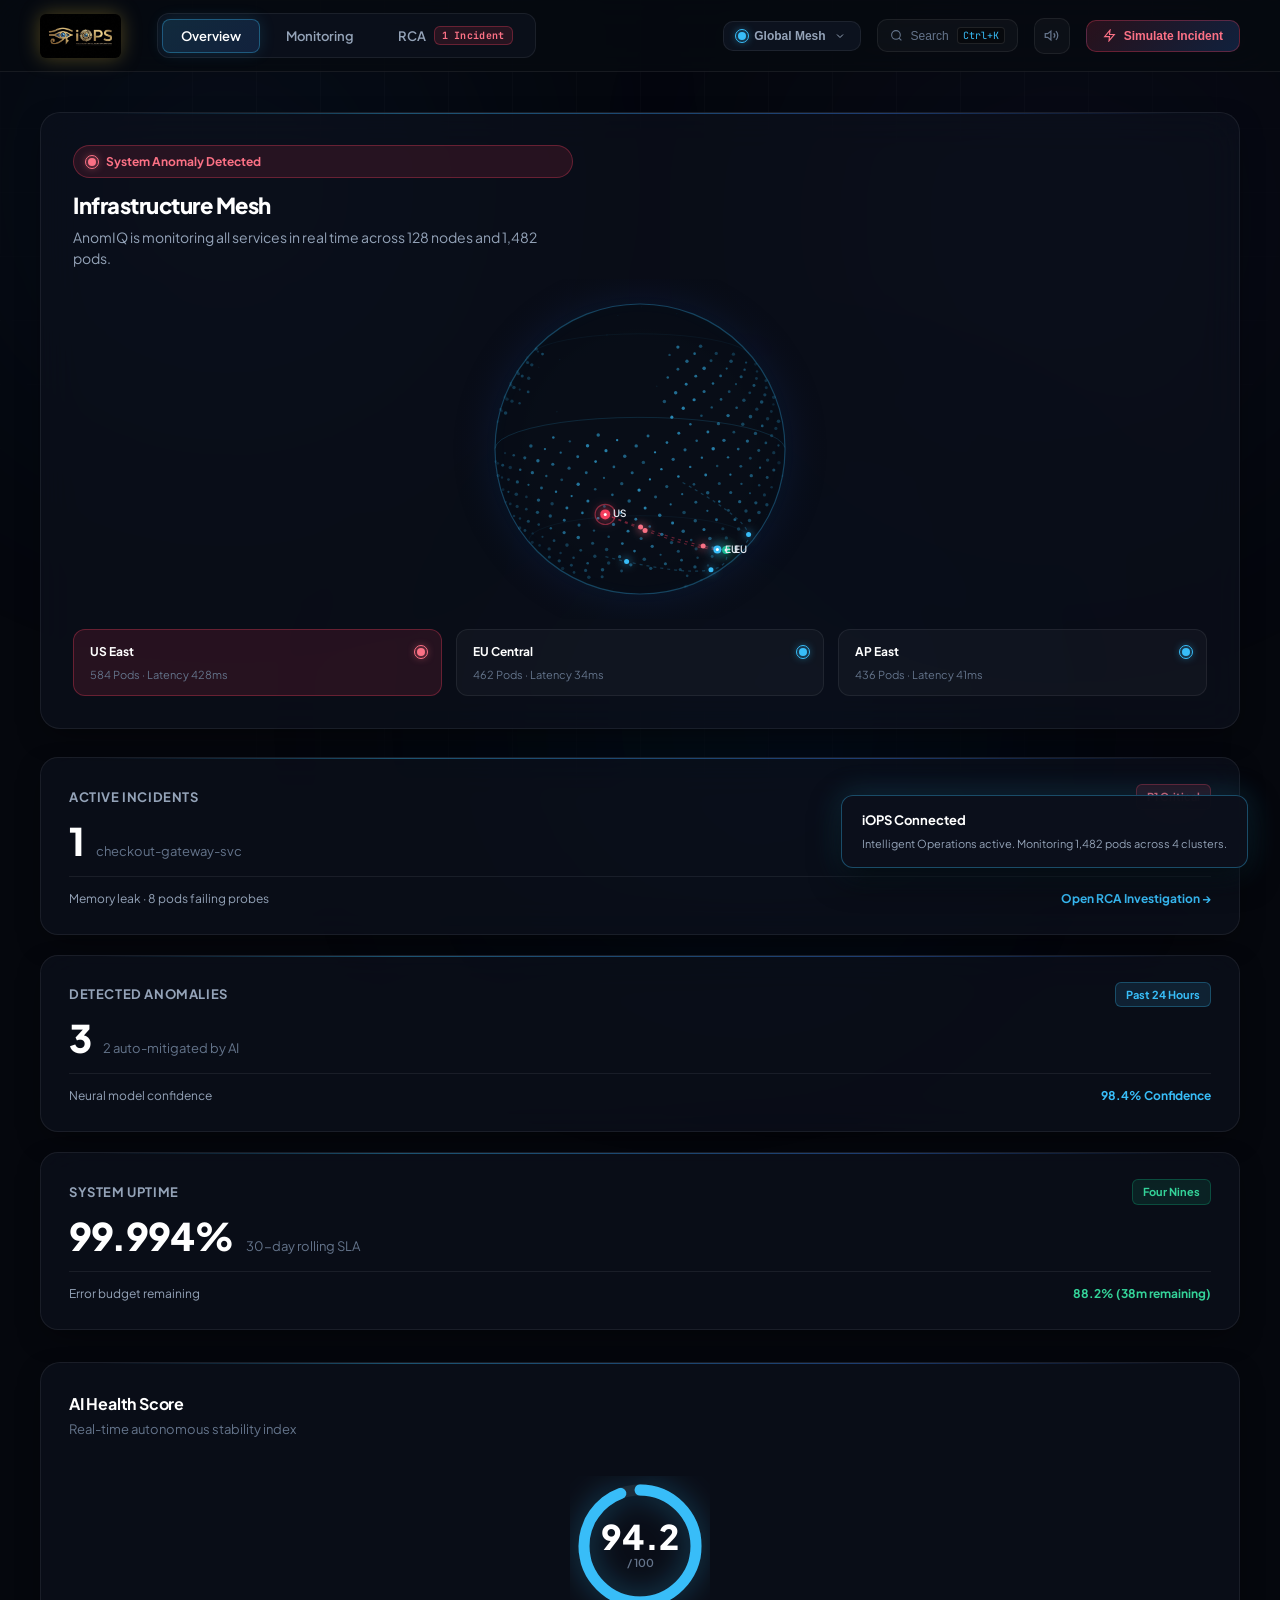
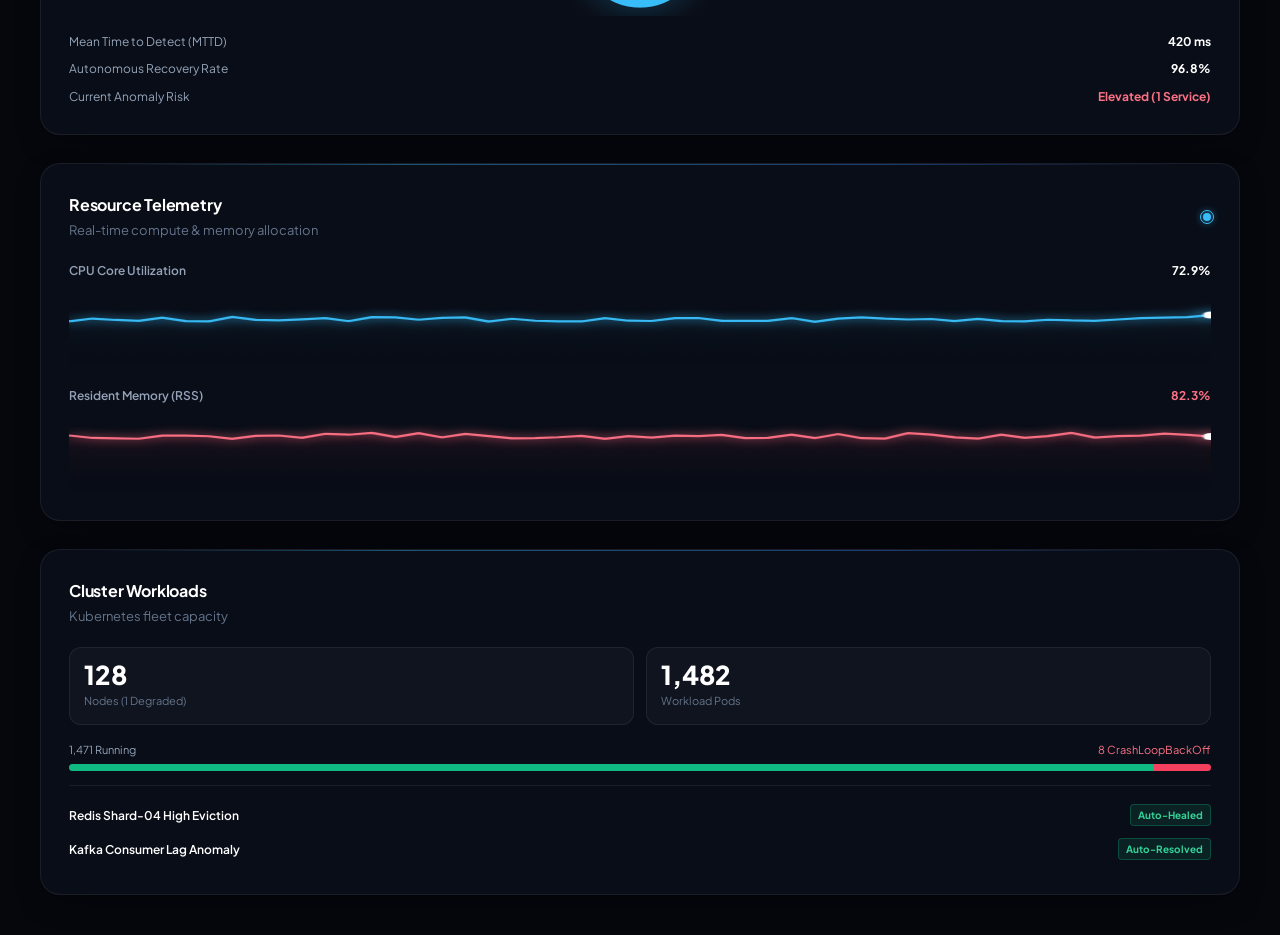
==== commit c9ba02bb: "Add files via upload" ====
--- a/index.html
+++ b/index.html
@@ -3,8 +3,8 @@
 <head>
   <meta charset="UTF-8">
   <meta name="viewport" content="width=device-width, initial-scale=1.0">
-  <title>AnomIQ — Autonomous AIOps Intelligence</title>
-  <meta name="description" content="Next-generation autonomous AIOps platform. Detect anomalies, diagnose root causes, and recover Kubernetes fleets in real time.">
+  <title>iOPS — The Eye of Intelligent Operations</title>
+  <meta name="description" content="iOPS — The Eye of Intelligent Operations. Next-generation autonomous AIOps platform. Detect anomalies, diagnose root causes, and recover Kubernetes fleets in real time.">
   <link rel="preconnect" href="https://fonts.googleapis.com">
   <link rel="preconnect" href="https://fonts.gstatic.com" crossorigin>
   <link href="https://fonts.googleapis.com/css2?family=Plus+Jakarta+Sans:wght@300;400;500;600;700;800&family=JetBrains+Mono:wght@400;500;600;700&display=swap" rel="stylesheet">
@@ -26,17 +26,7 @@
       <div class="header-left">
         <!-- Brand Identity -->
         <div class="brand-link" id="brandBtn">
-          <div class="brand-icon-box">
-            <svg class="brand-svg" viewBox="0 0 24 24" fill="none" stroke="currentColor" stroke-width="2.2" stroke-linecap="round" stroke-linejoin="round">
-              <path d="M12 2L2 7l10 5 10-5-10-5z"></path>
-              <path d="M2 17l10 5 10-5"></path>
-              <path d="M2 12l10 5 10-5"></path>
-            </svg>
-          </div>
-          <div class="brand-text-block">
-            <span class="brand-name">Anom<span class="brand-highlight">IQ</span></span>
-            <span class="brand-tagline">Detect · Diagnose · Recover</span>
-          </div>
+          <img src="logo.jpg" alt="iOPS — The Eye of Intelligent Operations" class="brand-logo-img">
         </div>
 
         <!-- Clean Navigation Tabs (ONLY 3 ITEMS) -->
--- a/styles.css
+++ b/styles.css
@@ -1,6 +1,6 @@
 /* ==========================================================================
-   AnomIQ — Modern AI SaaS Platform Design System
-   "Detect. Diagnose. Recover."
+   iOPS — The Eye of Intelligent Operations
+   Modern AI SaaS Platform Design System
    Aesthetic: Deep Black/Navy, Cyan & Blue Glows, Ample Whitespace, 
    Rounded Glassmorphic Cards, Smooth SaaS Typography.
    ========================================================================== */
@@ -227,59 +227,22 @@
 .brand-link {
   display: flex;
   align-items: center;
-  gap: 12px;
   text-decoration: none;
   cursor: pointer;
 }
 
-.brand-icon-box {
-  width: 36px;
-  height: 36px;
-  border-radius: 10px;
-  background: linear-gradient(135deg, rgba(56, 189, 248, 0.2), rgba(139, 92, 246, 0.25));
-  border: 1px solid rgba(56, 189, 248, 0.4);
-  display: flex;
-  align-items: center;
-  justify-content: center;
-  box-shadow: 0 0 20px rgba(56, 189, 248, 0.2);
-  transition: transform var(--trans-fast);
-}
-
-.brand-link:hover .brand-icon-box {
-  transform: scale(1.05);
-}
-
-.brand-svg {
-  width: 20px;
-  height: 20px;
-  color: var(--accent-cyan-bright);
-}
-
-.brand-text-block {
-  display: flex;
-  flex-direction: column;
-}
-
-.brand-name {
-  font-size: 19px;
-  font-weight: 800;
-  letter-spacing: -0.5px;
-  color: #fff;
-  line-height: 1.2;
-}
-
-.brand-highlight {
-  background: linear-gradient(135deg, var(--accent-cyan-bright), var(--accent-blue));
-  -webkit-background-clip: text;
-  -webkit-text-fill-color: transparent;
-}
-
-.brand-tagline {
-  font-size: 10px;
-  font-weight: 600;
-  letter-spacing: 1.4px;
-  color: var(--text-muted);
-  text-transform: uppercase;
+.brand-logo-img {
+  height: 44px;
+  width: auto;
+  display: block;
+  border-radius: 6px;
+  transition: filter var(--trans-fast), transform var(--trans-fast);
+  filter: drop-shadow(0 0 10px rgba(212, 175, 55, 0.35));
+}
+
+.brand-link:hover .brand-logo-img {
+  filter: drop-shadow(0 0 18px rgba(212, 175, 55, 0.6));
+  transform: scale(1.03);
 }
 
 /* Main Navigation Tabs: ONLY 3 ITEMS */
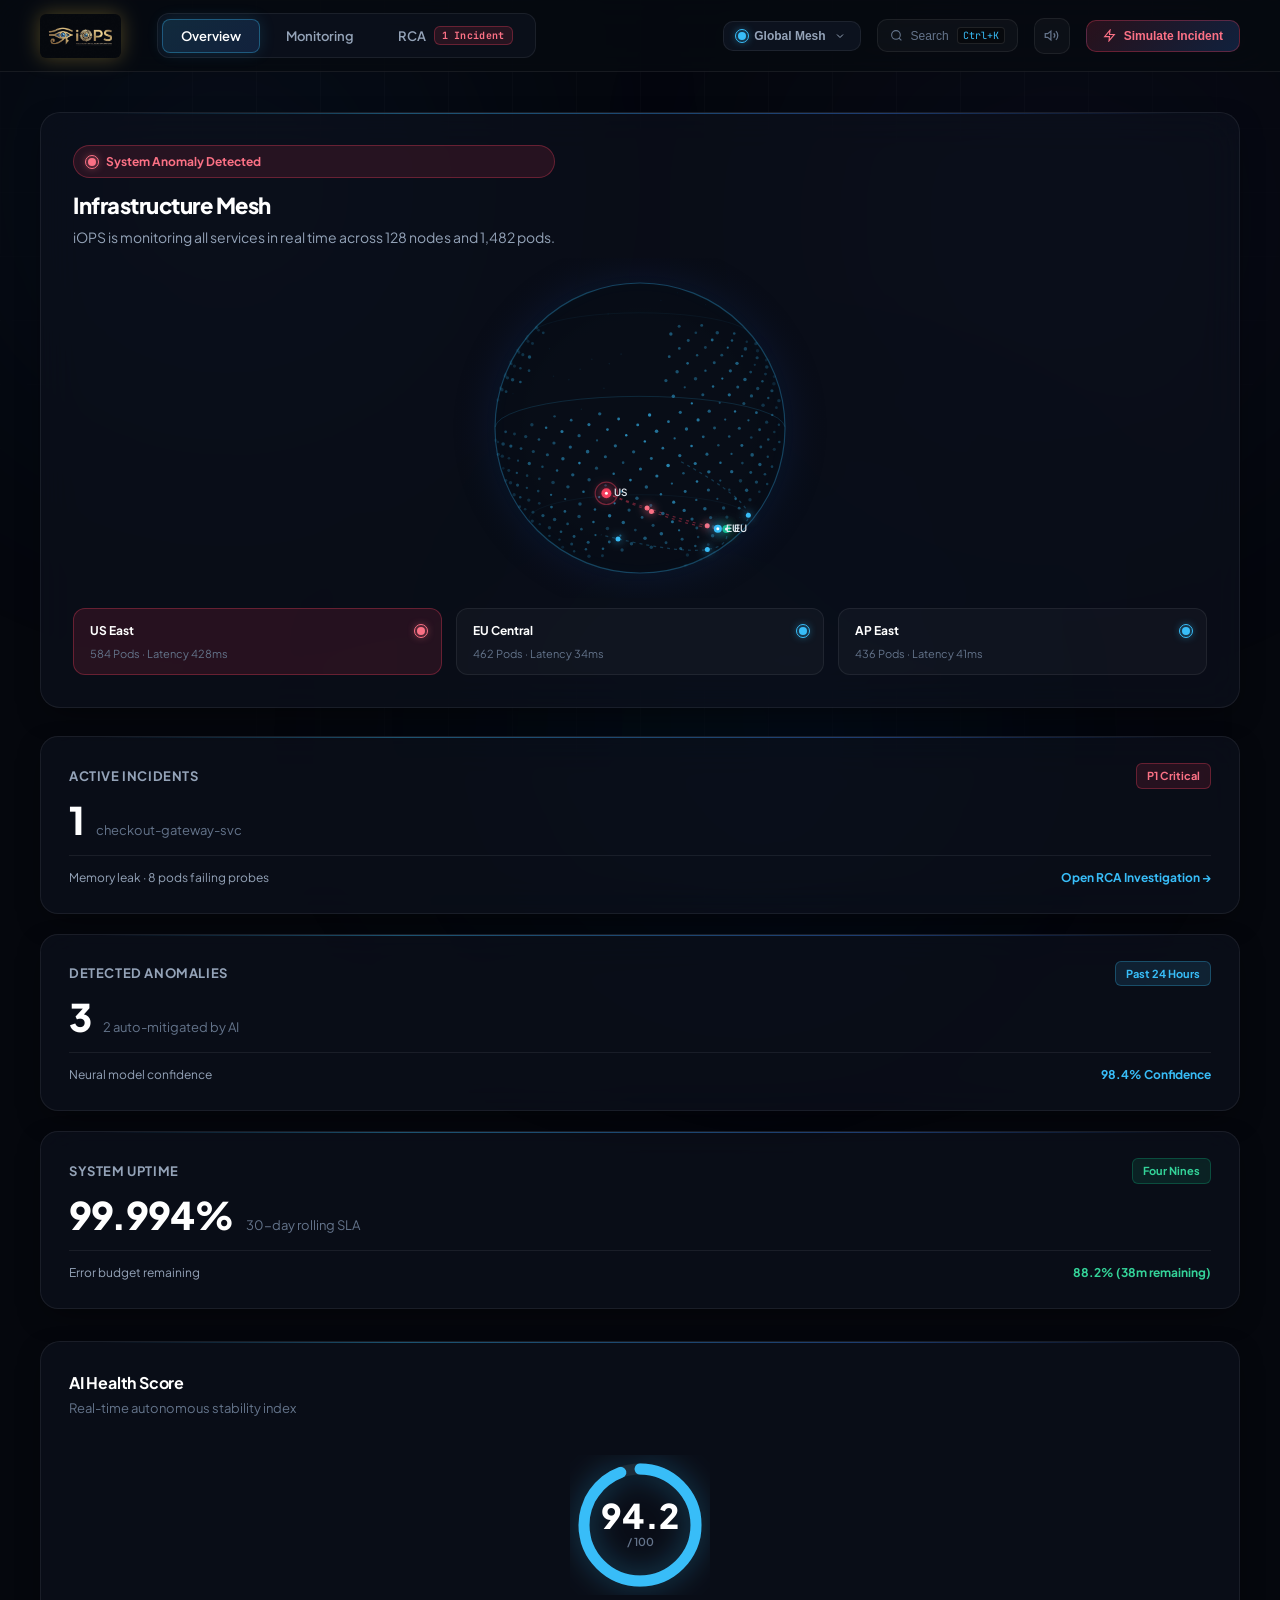
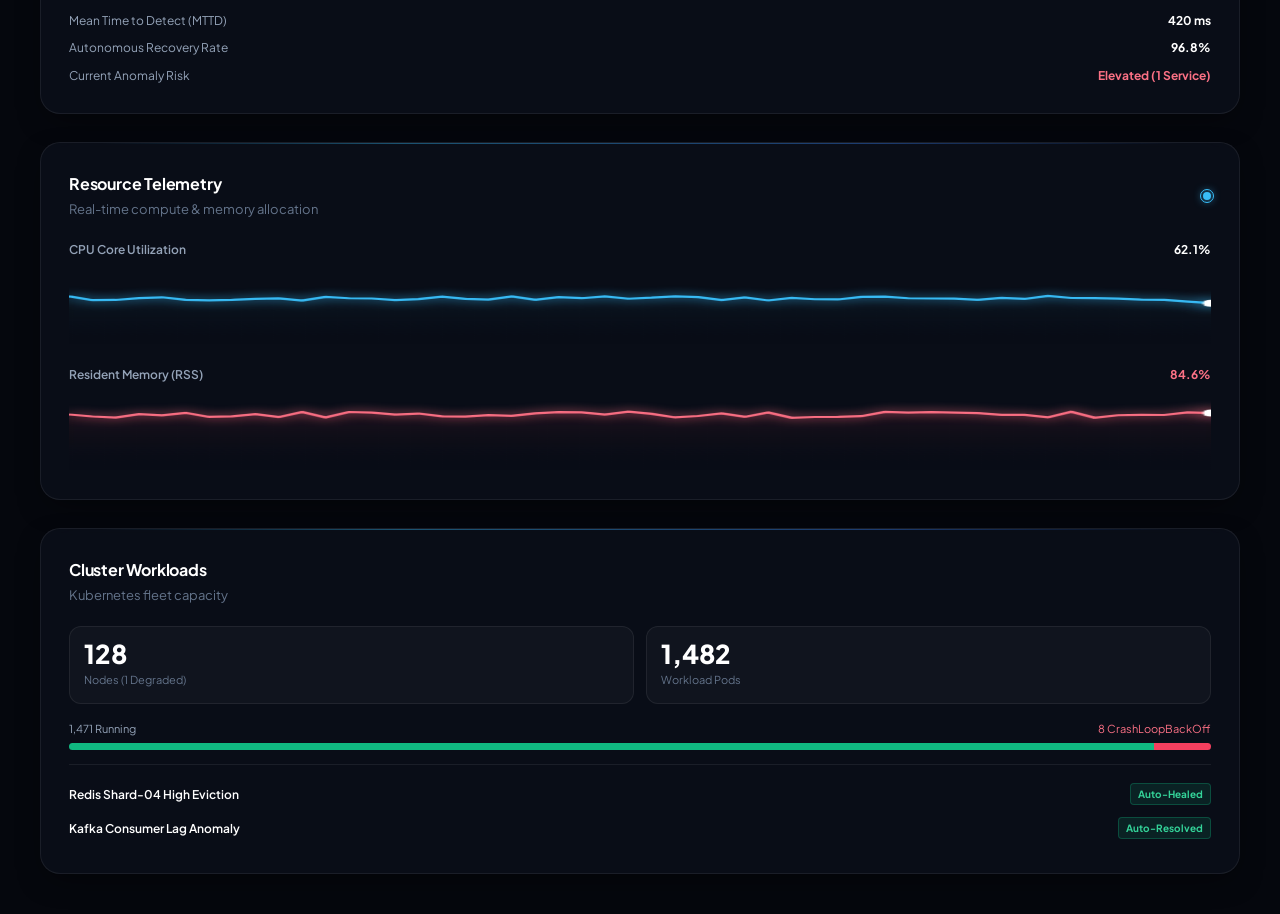
==== commit 0a71bb0e: "Add files via upload" ====
--- a/index.html
+++ b/index.html
@@ -126,7 +126,7 @@
                   <span id="heroStatusTitle">System Anomaly Detected</span>
                 </div>
                 <h1 class="hero-heading">Infrastructure Mesh</h1>
-                <p class="hero-subtext">AnomIQ is monitoring all services in real time across 128 nodes and 1,482 pods.</p>
+                <p class="hero-subtext">iOPS is monitoring all services in real time across 128 nodes and 1,482 pods.</p>
               </div>
             </div>
 
@@ -740,7 +740,7 @@
 
       <div class="modal-body-clean">
         <div class="modal-terminal-output" id="remTerminalOutput">
-          <div class="term-line-dim">anomiq-recovery-agent initialized. Awaiting dispatch confirmation...</div>
+          <div class="term-line-dim">iops-recovery-agent initialized. Awaiting dispatch confirmation...</div>
         </div>
       </div>
 
--- a/styles.css
+++ b/styles.css
@@ -236,6 +236,7 @@
   width: auto;
   display: block;
   border-radius: 6px;
+  mix-blend-mode: screen;
   transition: filter var(--trans-fast), transform var(--trans-fast);
   filter: drop-shadow(0 0 10px rgba(212, 175, 55, 0.35));
 }
